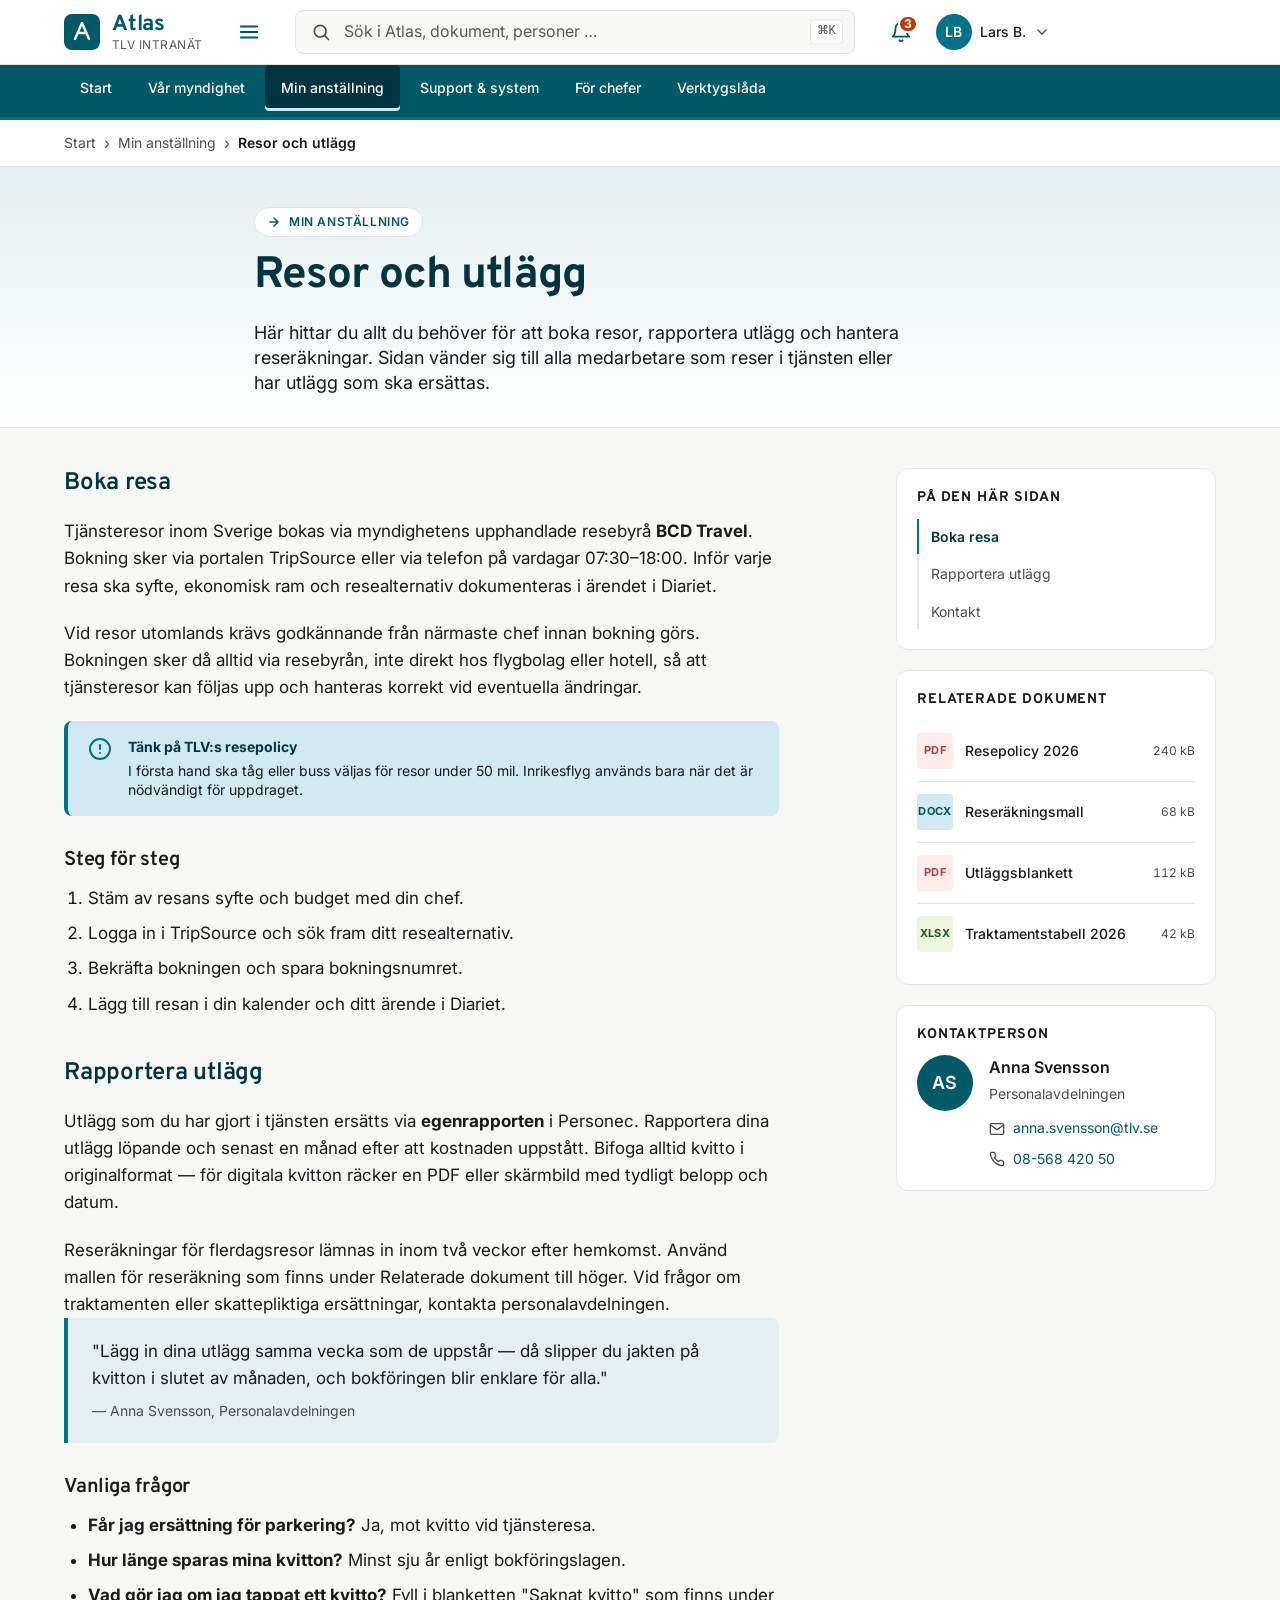
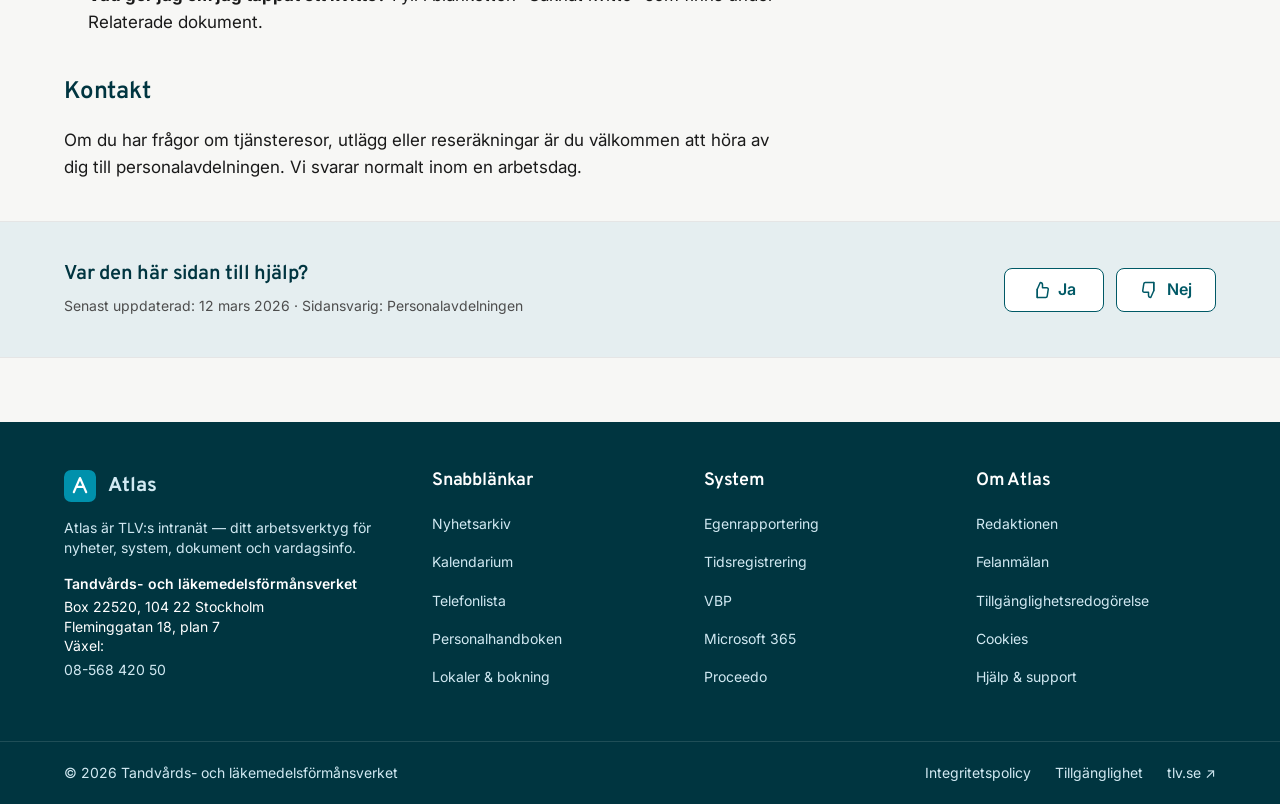
==== undersida.html @ 4a7941bf "Initial commit — Atlas prototyp för TLV Interaktiv HTML/CSS/JS-prototyp av nytt utseende för Atlas, " ====
<!DOCTYPE html>
<html lang="sv">
<head>
  <meta charset="UTF-8">
  <meta name="viewport" content="width=device-width, initial-scale=1">
  <meta name="description" content="Resor och utlägg — boka resa, rapportera utlägg och hantera reseräkningar i Atlas, TLV:s intranät.">
  <title>Resor och utlägg — Atlas</title>

  <link rel="preconnect" href="https://fonts.googleapis.com">
  <link rel="preconnect" href="https://fonts.gstatic.com" crossorigin>
  <link rel="stylesheet" href="https://fonts.googleapis.com/css2?family=Inter:wght@400;500;600;700&family=Overpass:wght@500;600;700&display=swap">

  <link rel="stylesheet" href="css/tokens.css">
  <link rel="stylesheet" href="css/base.css">
  <link rel="stylesheet" href="css/layout.css">
  <link rel="stylesheet" href="css/components.css">
  <link rel="stylesheet" href="css/pages.css">
  <link rel="stylesheet" href="css/responsive.css">
</head>
<body>

  <a class="skip-link" href="#main">Hoppa till innehåll</a>

  <!-- ====================================================================
       TOPBAR
       ==================================================================== -->
  <header class="topbar" role="banner">
    <div class="container topbar__inner">

      <a class="topbar__brand" href="index.html" aria-label="Atlas — startsida">
        <svg class="topbar__logo" viewBox="0 0 36 36" aria-hidden="true" focusable="false">
          <rect width="36" height="36" rx="8" fill="#005966"/>
          <path d="M11 25 L18 9 L25 25 M14 19 L22 19" stroke="#ffffff" stroke-width="2.4" stroke-linecap="round" stroke-linejoin="round" fill="none"/>
        </svg>
        <span class="topbar__brand-text">
          Atlas
          <small>TLV intranät</small>
        </span>
      </a>

      <button class="topbar__menu-toggle icon-btn" type="button"
              aria-label="Öppna meny" aria-expanded="false" aria-controls="mainnav">
        <svg viewBox="0 0 24 24" fill="none" stroke="currentColor" stroke-width="2"
             stroke-linecap="round" stroke-linejoin="round" aria-hidden="true">
          <line x1="3" y1="6" x2="21" y2="6"></line>
          <line x1="3" y1="12" x2="21" y2="12"></line>
          <line x1="3" y1="18" x2="21" y2="18"></line>
        </svg>
      </button>

      <form class="topbar__search search" role="search" action="#" method="get">
        <label for="global-search" class="visually-hidden">Sök i Atlas, dokument och personer</label>
        <svg class="search__icon" viewBox="0 0 24 24" fill="none" stroke="currentColor"
             stroke-width="2" stroke-linecap="round" stroke-linejoin="round" aria-hidden="true">
          <circle cx="11" cy="11" r="7"></circle>
          <line x1="21" y1="21" x2="16.65" y2="16.65"></line>
        </svg>
        <input type="search" id="global-search" name="q" class="search__input"
               placeholder="Sök i Atlas, dokument, personer …"
               autocomplete="off">
        <span class="search__hint" aria-hidden="true">⌘K</span>
      </form>

      <div class="topbar__actions">
        <button class="icon-btn" type="button" aria-label="Notiser, 3 olästa">
          <svg viewBox="0 0 24 24" fill="none" stroke="currentColor" stroke-width="2"
               stroke-linecap="round" stroke-linejoin="round" aria-hidden="true">
            <path d="M18 8a6 6 0 0 0-12 0c0 7-3 9-3 9h18s-3-2-3-9"></path>
            <path d="M13.73 21a2 2 0 0 1-3.46 0"></path>
          </svg>
          <span class="icon-btn__badge" aria-hidden="true">3</span>
        </button>

        <button class="profile-btn" type="button" aria-label="Min profil — Lars Bergström" aria-haspopup="menu" aria-expanded="false">
          <span class="avatar avatar--c1" aria-hidden="true">LB</span>
          <span class="profile-btn__name">Lars B.</span>
          <svg class="profile-btn__chevron" viewBox="0 0 24 24" fill="none" stroke="currentColor"
               stroke-width="2" stroke-linecap="round" stroke-linejoin="round" aria-hidden="true">
            <polyline points="6 9 12 15 18 9"></polyline>
          </svg>
        </button>
      </div>

    </div>
  </header>

  <!-- ====================================================================
       MAINNAV — Min anställning är aktiv
       ==================================================================== -->
  <nav class="mainnav" id="mainnav" aria-label="Huvudnavigering">
    <div class="container">
      <ul class="mainnav__list">
        <li><a class="mainnav__link" href="index.html">Start</a></li>
        <li><a class="mainnav__link" href="#">Vår myndighet</a></li>
        <li><a class="mainnav__link" href="undersida.html" aria-current="page">Min anställning</a></li>
        <li><a class="mainnav__link" href="#">Support &amp; system</a></li>
        <li><a class="mainnav__link" href="#">För chefer</a></li>
        <li><a class="mainnav__link" href="#">Verktygslåda</a></li>
      </ul>
    </div>
  </nav>

  <!-- ====================================================================
       MAIN — undersida
       ==================================================================== -->
  <main id="main" tabindex="-1">

    <!-- ----- Brödsmulor ------------------------------------------------ -->
    <nav class="breadcrumbs" aria-label="Brödsmulor">
      <div class="container">
        <ol class="breadcrumbs__list">
          <li><a href="index.html">Start</a></li>
          <li><a href="#">Min anställning</a></li>
          <li aria-current="page">Resor och utlägg</li>
        </ol>
      </div>
    </nav>

    <!-- ----- Hero ------------------------------------------------------ -->
    <header class="page-hero">
      <div class="container page-hero__inner">
        <span class="page-hero__kicker">
          <svg viewBox="0 0 24 24" fill="none" stroke="currentColor" stroke-width="2.5"
               stroke-linecap="round" stroke-linejoin="round" aria-hidden="true">
            <path d="M5 12h14M12 5l7 7-7 7"></path>
          </svg>
          Min anställning
        </span>
        <h1>Resor och utlägg</h1>
        <p class="page-hero__lead">
          Här hittar du allt du behöver för att boka resor, rapportera utlägg och
          hantera reseräkningar. Sidan vänder sig till alla medarbetare som reser
          i tjänsten eller har utlägg som ska ersättas.
        </p>
      </div>
    </header>

    <!-- ----- Innehåll + sidopanel ------------------------------------- -->
    <div class="page-main">
      <div class="container page-grid">

        <article class="page-content">

          <h2 id="boka-resa">Boka resa</h2>
          <p>
            Tjänsteresor inom Sverige bokas via myndighetens upphandlade resebyrå
            <strong>BCD&nbsp;Travel</strong>. Bokning sker via portalen TripSource
            eller via telefon på vardagar 07:30–18:00. Inför varje resa ska syfte,
            ekonomisk ram och resealternativ dokumenteras i ärendet i Diariet.
          </p>
          <p>
            Vid resor utomlands krävs godkännande från närmaste chef innan bokning
            görs. Bokningen sker då alltid via resebyrån, inte direkt hos
            flygbolag eller hotell, så att tjänsteresor kan följas upp och hanteras
            korrekt vid eventuella ändringar.
          </p>

          <div class="callout">
            <svg class="callout__icon" viewBox="0 0 24 24" fill="none" stroke="currentColor"
                 stroke-width="2" stroke-linecap="round" stroke-linejoin="round" aria-hidden="true">
              <circle cx="12" cy="12" r="10"></circle>
              <line x1="12" y1="8" x2="12" y2="12"></line>
              <line x1="12" y1="16" x2="12.01" y2="16"></line>
            </svg>
            <p>
              <strong>Tänk på TLV:s resepolicy</strong>
              I första hand ska tåg eller buss väljas för resor under 50 mil.
              Inrikesflyg används bara när det är nödvändigt för uppdraget.
            </p>
          </div>

          <h3>Steg för steg</h3>
          <ol>
            <li>Stäm av resans syfte och budget med din chef.</li>
            <li>Logga in i TripSource och sök fram ditt resealternativ.</li>
            <li>Bekräfta bokningen och spara bokningsnumret.</li>
            <li>Lägg till resan i din kalender och ditt ärende i Diariet.</li>
          </ol>

          <h2 id="rapportera-utlagg">Rapportera utlägg</h2>
          <p>
            Utlägg som du har gjort i tjänsten ersätts via <strong>egenrapporten</strong>
            i Personec. Rapportera dina utlägg löpande och senast en månad efter att
            kostnaden uppstått. Bifoga alltid kvitto i originalformat — för digitala
            kvitton räcker en PDF eller skärmbild med tydligt belopp och datum.
          </p>
          <p>
            Reseräkningar för flerdagsresor lämnas in inom två veckor efter hemkomst.
            Använd mallen för reseräkning som finns under Relaterade dokument till
            höger. Vid frågor om traktamenten eller skattepliktiga ersättningar,
            kontakta personalavdelningen.
          </p>

          <blockquote>
            <p>
              "Lägg in dina utlägg samma vecka som de uppstår — då slipper du
              jakten på kvitton i slutet av månaden, och bokföringen blir enklare för alla."
            </p>
            <cite>— Anna Svensson, Personalavdelningen</cite>
          </blockquote>

          <h3>Vanliga frågor</h3>
          <ul>
            <li><strong>Får jag ersättning för parkering?</strong> Ja, mot kvitto vid tjänsteresa.</li>
            <li><strong>Hur länge sparas mina kvitton?</strong> Minst sju år enligt bokföringslagen.</li>
            <li><strong>Vad gör jag om jag tappat ett kvitto?</strong> Fyll i blanketten "Saknat kvitto" som finns under Relaterade dokument.</li>
          </ul>

          <h2 id="kontakt">Kontakt</h2>
          <p>
            Om du har frågor om tjänsteresor, utlägg eller reseräkningar är du
            välkommen att höra av dig till personalavdelningen. Vi svarar normalt
            inom en arbetsdag.
          </p>

        </article>

        <aside class="page-aside" aria-label="Sidoinnehåll">

          <nav class="page-toc" aria-labelledby="toc-h">
            <h2 id="toc-h">På den här sidan</h2>
            <ol class="page-toc__list">
              <li><a href="#boka-resa" aria-current="true">Boka resa</a></li>
              <li><a href="#rapportera-utlagg">Rapportera utlägg</a></li>
              <li><a href="#kontakt">Kontakt</a></li>
            </ol>
          </nav>

          <div class="page-meta">

            <section class="meta-block" aria-labelledby="docs-h">
              <h2 id="docs-h">Relaterade dokument</h2>
              <ul class="doc-list">
                <li>
                  <a href="#" download>
                    <span class="doc-list__icon doc-list__icon--pdf" aria-hidden="true">PDF</span>
                    <span class="doc-list__name">Resepolicy 2026</span>
                    <span class="doc-list__size">240 kB</span>
                  </a>
                </li>
                <li>
                  <a href="#" download>
                    <span class="doc-list__icon doc-list__icon--docx" aria-hidden="true">DOCX</span>
                    <span class="doc-list__name">Reseräkningsmall</span>
                    <span class="doc-list__size">68 kB</span>
                  </a>
                </li>
                <li>
                  <a href="#" download>
                    <span class="doc-list__icon doc-list__icon--pdf" aria-hidden="true">PDF</span>
                    <span class="doc-list__name">Utläggsblankett</span>
                    <span class="doc-list__size">112 kB</span>
                  </a>
                </li>
                <li>
                  <a href="#" download>
                    <span class="doc-list__icon doc-list__icon--xlsx" aria-hidden="true">XLSX</span>
                    <span class="doc-list__name">Traktamentstabell 2026</span>
                    <span class="doc-list__size">42 kB</span>
                  </a>
                </li>
              </ul>
            </section>

            <section class="meta-block" aria-labelledby="contact-h">
              <h2 id="contact-h">Kontaktperson</h2>
              <div class="contact-card">
                <span class="avatar avatar--lg avatar--c2" aria-hidden="true">AS</span>
                <div>
                  <p class="contact-card__name">Anna Svensson</p>
                  <p class="contact-card__title">Personalavdelningen</p>
                  <div class="contact-card__links">
                    <a href="mailto:anna.svensson@tlv.se">
                      <svg viewBox="0 0 24 24" fill="none" stroke="currentColor" stroke-width="2"
                           stroke-linecap="round" stroke-linejoin="round" aria-hidden="true">
                        <path d="M4 4h16c1.1 0 2 .9 2 2v12c0 1.1-.9 2-2 2H4c-1.1 0-2-.9-2-2V6c0-1.1.9-2 2-2z"></path>
                        <polyline points="22,6 12,13 2,6"></polyline>
                      </svg>
                      anna.svensson@tlv.se
                    </a>
                    <a href="tel:+4685684205">
                      <svg viewBox="0 0 24 24" fill="none" stroke="currentColor" stroke-width="2"
                           stroke-linecap="round" stroke-linejoin="round" aria-hidden="true">
                        <path d="M22 16.92v3a2 2 0 0 1-2.18 2 19.79 19.79 0 0 1-8.63-3.07 19.5 19.5 0 0 1-6-6 19.79 19.79 0 0 1-3.07-8.67A2 2 0 0 1 4.11 2h3a2 2 0 0 1 2 1.72c.13.96.37 1.9.72 2.81a2 2 0 0 1-.45 2.11L8.09 9.91a16 16 0 0 0 6 6l1.27-1.27a2 2 0 0 1 2.11-.45c.91.35 1.85.59 2.81.72A2 2 0 0 1 22 16.92z"></path>
                      </svg>
                      08-568 420 50
                    </a>
                  </div>
                </div>
              </div>
            </section>

          </div>

        </aside>

      </div>
    </div>

    <!-- ----- Feedback-rad ----------------------------------------------- -->
    <section class="page-feedback" data-state="initial" aria-labelledby="feedback-h">
      <div class="container page-feedback__inner">
        <div>
          <h2 id="feedback-h">Var den här sidan till hjälp?</h2>
          <p>Senast uppdaterad: 12 mars 2026 · Sidansvarig: Personalavdelningen</p>
        </div>

        <div class="feedback-buttons">
          <button class="btn btn--secondary" type="button" data-feedback="yes">
            <svg viewBox="0 0 24 24" fill="none" stroke="currentColor" stroke-width="2"
                 stroke-linecap="round" stroke-linejoin="round" aria-hidden="true">
              <path d="M14 9V5a3 3 0 0 0-3-3l-4 9v11h11.28a2 2 0 0 0 2-1.7l1.38-9a2 2 0 0 0-2-2.3z"></path>
              <line x1="7" y1="22" x2="7" y2="11"></line>
            </svg>
            Ja
          </button>
          <button class="btn btn--secondary" type="button" data-feedback="no">
            <svg viewBox="0 0 24 24" fill="none" stroke="currentColor" stroke-width="2"
                 stroke-linecap="round" stroke-linejoin="round" aria-hidden="true">
              <path d="M10 15v4a3 3 0 0 0 3 3l4-9V2H5.72a2 2 0 0 0-2 1.7l-1.38 9a2 2 0 0 0 2 2.3z"></path>
              <line x1="17" y1="2" x2="17" y2="13"></line>
            </svg>
            Nej
          </button>
        </div>

        <form class="feedback-form" novalidate>
          <label for="feedback-text">Tack — berätta gärna vad som saknas:</label>
          <textarea id="feedback-text" rows="3"
                    placeholder="Exempel: jag hittar inte information om milersättning"></textarea>
          <button type="submit" class="btn btn--primary">Skicka</button>
        </form>

        <div class="feedback-thanks" role="status">
          <svg viewBox="0 0 24 24" fill="none" stroke="currentColor" stroke-width="2.4"
               stroke-linecap="round" stroke-linejoin="round" aria-hidden="true">
            <polyline points="20 6 9 17 4 12"></polyline>
          </svg>
          Tack för din feedback — den hjälper oss att förbättra Atlas.
        </div>

      </div>
    </section>

  </main>

  <!-- ====================================================================
       SIDFOT
       ==================================================================== -->
  <footer class="sitefoot" role="contentinfo">
    <div class="sitefoot__top">
      <div class="container sitefoot__grid">

        <div class="sitefoot__col">
          <a class="sitefoot__brand" href="index.html">
            <svg viewBox="0 0 36 36" aria-hidden="true" focusable="false">
              <rect width="36" height="36" rx="8" fill="#0091ac"/>
              <path d="M11 25 L18 9 L25 25 M14 19 L22 19" stroke="#ffffff" stroke-width="2.4" stroke-linecap="round" stroke-linejoin="round" fill="none"/>
            </svg>
            Atlas
          </a>
          <p>Atlas är TLV:s intranät — ditt arbetsverktyg för nyheter, system, dokument och vardagsinfo.</p>
          <address class="sitefoot__contact">
            <strong>Tandvårds- och läkemedelsförmånsverket</strong>
            Box 22520, 104&nbsp;22 Stockholm<br>
            Fleminggatan 18, plan 7<br>
            Växel: <a href="tel:+4685684205">08-568&nbsp;420&nbsp;50</a>
          </address>
        </div>

        <nav class="sitefoot__col" aria-label="Snabblänkar">
          <h2>Snabblänkar</h2>
          <ul class="sitefoot__list">
            <li><a href="#">Nyhetsarkiv</a></li>
            <li><a href="#">Kalendarium</a></li>
            <li><a href="#">Telefonlista</a></li>
            <li><a href="#">Personalhandboken</a></li>
            <li><a href="#">Lokaler &amp; bokning</a></li>
          </ul>
        </nav>

        <nav class="sitefoot__col" aria-label="System">
          <h2>System</h2>
          <ul class="sitefoot__list">
            <li><a href="#">Egenrapportering</a></li>
            <li><a href="#">Tidsregistrering</a></li>
            <li><a href="#">VBP</a></li>
            <li><a href="#">Microsoft 365</a></li>
            <li><a href="#">Proceedo</a></li>
          </ul>
        </nav>

        <nav class="sitefoot__col" aria-label="Om Atlas">
          <h2>Om Atlas</h2>
          <ul class="sitefoot__list">
            <li><a href="#">Redaktionen</a></li>
            <li><a href="#">Felanmälan</a></li>
            <li><a href="#">Tillgänglighetsredogörelse</a></li>
            <li><a href="#">Cookies</a></li>
            <li><a href="#">Hjälp &amp; support</a></li>
          </ul>
        </nav>

      </div>
    </div>

    <div class="sitefoot__bottom">
      <div class="container sitefoot__bottom-inner">
        <span>© 2026 Tandvårds- och läkemedelsförmånsverket</span>
        <ul class="sitefoot__legal">
          <li><a href="#">Integritetspolicy</a></li>
          <li><a href="#">Tillgänglighet</a></li>
          <li><a href="https://www.tlv.se">tlv.se ↗</a></li>
        </ul>
      </div>
    </div>
  </footer>

  <script src="js/main.js" defer></script>
</body>
</html>
---- css/tokens.css ----
/* ==========================================================================
   Atlas — Designtokens
   Bygger på TLV:s grafiska profil. Färgvärden hämtade från tlv.se main.css.
   ========================================================================== */

:root {
  /* --- Primärfärger — TLV petrol/teal -------------------------------------- */
  --color-primary-900: #003540;   /* mörkast — sidfot, hover */
  --color-primary-800: #005966;   /* primär mörk — logga, sidfot */
  --color-primary-700: #007289;   /* primär — knappar, accenter */
  --color-primary-600: #0091ac;   /* hover/aktiv */
  --color-primary-500: #0097a1;   /* lättare accent */
  --color-primary-100: #d1e9f2;   /* ljus bakgrund / hover-kort */
  --color-primary-50:  #e5eef0;   /* infozoner, sektionsbakgrunder */

  /* --- Neutrala ----------------------------------------------------------- */
  --color-text:          #1a1a1a;   /* brödtext — kontrast 16.1:1 mot vit */
  --color-text-muted:    #4d4d4d;   /* sekundär text — kontrast 9.0:1 */
  --color-text-subtle:   #5a5a5a;   /* meta / datum */
  --color-text-light:    #ffffff;   /* text på mörk bakgrund */
  --color-text-link:     #005966;   /* länk — kontrast 9.6:1 mot vit */
  --color-text-link-hover: #003540;

  --color-border:        #e5e5e5;   /* tunna borders */
  --color-border-strong: #b0b0b0;   /* hover/aktiv */
  --color-border-focus:  #0091ac;

  --color-bg:            #ffffff;   /* huvudbakgrund */
  --color-bg-subtle:     #f7f7f5;   /* sektionsbakgrund */
  --color-bg-tint:       #e5eef0;   /* sval ljus tint */
  --color-bg-card:       #ffffff;   /* kort */
  --color-bg-overlay:    rgba(0, 53, 64, 0.55);

  /* --- Semantiska --------------------------------------------------------- */
  --color-success:       #197d33;   /* TLV-grön */
  --color-success-bg:    #eef5df;
  --color-warning:       #bc3a00;   /* TLV-orange */
  --color-warning-bg:    #fff3e0;
  --color-danger:        #a94442;
  --color-danger-bg:     #fdecea;
  --color-info:          #007289;
  --color-info-bg:       #d1e9f2;

  /* --- Typografi ---------------------------------------------------------- */
  /* TLV använder Inter (brödtext) och Overpass (rubriker). */
  --font-sans: "Inter", -apple-system, BlinkMacSystemFont, "Segoe UI",
               Roboto, "Helvetica Neue", Arial, sans-serif;
  --font-display: "Overpass", "Inter", -apple-system, BlinkMacSystemFont,
                  "Segoe UI", Roboto, sans-serif;

  --fs-h1:    2rem;        /* 32px */
  --fs-h2:    1.5rem;      /* 24px */
  --fs-h3:    1.25rem;     /* 20px */
  --fs-h4:    1.125rem;    /* 18px */
  --fs-body:  1rem;        /* 16px */
  --fs-small: 0.875rem;    /* 14px */
  --fs-tiny:  0.75rem;     /* 12px */

  --fw-regular: 400;
  --fw-medium:  500;
  --fw-semibold: 600;
  --fw-bold:    700;

  --lh-tight:  1.25;
  --lh-snug:   1.4;
  --lh-normal: 1.6;

  /* --- Spacing — 4px-baserad skala --------------------------------------- */
  --space-1:  0.25rem;   /* 4 */
  --space-2:  0.5rem;    /* 8 */
  --space-3:  0.75rem;   /* 12 */
  --space-4:  1rem;      /* 16 */
  --space-5:  1.25rem;   /* 20 */
  --space-6:  1.5rem;    /* 24 */
  --space-8:  2rem;      /* 32 */
  --space-10: 2.5rem;    /* 40 */
  --space-12: 3rem;      /* 48 */
  --space-16: 4rem;      /* 64 */
  --space-20: 5rem;      /* 80 */

  /* --- Övrigt ------------------------------------------------------------- */
  --radius-sm: 4px;
  --radius-md: 8px;
  --radius-lg: 12px;
  --radius-pill: 999px;

  --shadow-sm: 0 1px 2px rgba(0, 0, 0, 0.05);
  --shadow-md: 0 2px 8px rgba(0, 0, 0, 0.08);
  --shadow-lg: 0 8px 24px rgba(0, 0, 0, 0.10);

  /* Fokus-ring uppfyller WCAG 2.4.7 + 2.4.13 */
  --focus-ring-width: 3px;
  --focus-ring-offset: 2px;
  --focus-ring-color: var(--color-primary-600);

  /* --- Layout ------------------------------------------------------------- */
  --container-max:     1200px;
  --container-padding: var(--space-6);
  --content-readable:  65ch;     /* max-bredd för långa textstycken */
  --topbar-height:     64px;
  --mainnav-height:    52px;

  /* --- Z-index (skala för stack) ----------------------------------------- */
  --z-skiplink: 100;
  --z-topbar:   50;
  --z-dropdown: 60;
  --z-overlay:  80;
  --z-modal:    90;

  /* --- Transitions ------------------------------------------------------- */
  --transition-fast: 120ms ease-out;
  --transition-base: 200ms ease-out;
}
---- css/base.css ----
/* ==========================================================================
   Atlas — Base
   Reset, typografi, body, globala primitiver (länkar, fokus, bilder).
   ========================================================================== */

/* --- Reset --------------------------------------------------------------- */

*,
*::before,
*::after {
  box-sizing: border-box;
}

html {
  -webkit-text-size-adjust: 100%;
  -webkit-font-smoothing: antialiased;
  -moz-osx-font-smoothing: grayscale;
  text-rendering: optimizeLegibility;
  scroll-behavior: smooth;
}

@media (prefers-reduced-motion: reduce) {
  html {
    scroll-behavior: auto;
  }
  *,
  *::before,
  *::after {
    animation-duration: 0.01ms !important;
    animation-iteration-count: 1 !important;
    transition-duration: 0.01ms !important;
  }
}

body {
  margin: 0;
  font-family: var(--font-sans);
  font-size: var(--fs-body);
  font-weight: var(--fw-regular);
  line-height: var(--lh-normal);
  color: var(--color-text);
  background-color: var(--color-bg-subtle);
  min-height: 100vh;
  display: flex;
  flex-direction: column;
}

main {
  flex: 1 0 auto;
}

/* --- Typografi ----------------------------------------------------------- */

h1, h2, h3, h4, h5, h6 {
  margin: 0 0 var(--space-4);
  font-family: var(--font-display);
  font-weight: var(--fw-semibold);
  line-height: var(--lh-tight);
  color: var(--color-text);
  letter-spacing: -0.01em;
}

h1 {
  font-size: var(--fs-h1);
  font-weight: var(--fw-bold);
  letter-spacing: -0.02em;
}

h2 { font-size: var(--fs-h2); }
h3 { font-size: var(--fs-h3); }
h4 { font-size: var(--fs-h4); }

p {
  margin: 0 0 var(--space-4);
}

p:last-child {
  margin-bottom: 0;
}

small,
.text-small {
  font-size: var(--fs-small);
}

.text-tiny {
  font-size: var(--fs-tiny);
}

.text-muted {
  color: var(--color-text-muted);
}

.text-subtle {
  color: var(--color-text-subtle);
}

/* --- Länkar -------------------------------------------------------------- */

a {
  color: var(--color-text-link);
  text-decoration: underline;
  text-decoration-thickness: 1px;
  text-underline-offset: 0.2em;
  transition: color var(--transition-fast);
}

a:hover {
  color: var(--color-text-link-hover);
  text-decoration-thickness: 2px;
}

/* --- Fokus (WCAG 2.4.7 / 2.4.13) ----------------------------------------- */

:focus {
  outline: none;
}

:focus-visible {
  outline: var(--focus-ring-width) solid var(--focus-ring-color);
  outline-offset: var(--focus-ring-offset);
  border-radius: var(--radius-sm);
}

/* --- Bilder / SVG --------------------------------------------------------- */

img,
svg,
picture,
video {
  max-width: 100%;
  height: auto;
  display: block;
}

/* --- Listor --------------------------------------------------------------- */

ul, ol {
  margin: 0 0 var(--space-4);
  padding-left: var(--space-6);
}

ul:last-child, ol:last-child {
  margin-bottom: 0;
}

li + li {
  margin-top: var(--space-2);
}

.list-unstyled {
  list-style: none;
  padding-left: 0;
  margin: 0;
}

.list-unstyled li + li {
  margin-top: 0;
}

/* --- Formulärgrundläge ---------------------------------------------------- */

input,
button,
textarea,
select {
  font: inherit;
  color: inherit;
}

button {
  cursor: pointer;
  background: none;
  border: none;
  padding: 0;
}

/* --- Tillgänglighetshjälpare --------------------------------------------- */

/* Helt visuellt dolt men kvar för skärmläsare. */
.visually-hidden {
  position: absolute !important;
  width: 1px;
  height: 1px;
  padding: 0;
  margin: -1px;
  overflow: hidden;
  clip: rect(0, 0, 0, 0);
  white-space: nowrap;
  border: 0;
}

/* Hoppa till innehåll-länk — synlig vid fokus (WCAG 2.4.1) */
.skip-link {
  position: absolute;
  top: -100px;
  left: var(--space-4);
  z-index: var(--z-skiplink);
  background: var(--color-primary-800);
  color: var(--color-text-light);
  padding: var(--space-3) var(--space-5);
  border-radius: var(--radius-md);
  text-decoration: none;
  font-weight: var(--fw-semibold);
  transition: top var(--transition-base);
}

.skip-link:focus,
.skip-link:focus-visible {
  top: var(--space-3);
  color: var(--color-text-light);
  outline: var(--focus-ring-width) solid var(--color-primary-100);
  outline-offset: var(--focus-ring-offset);
}

/* --- Selection ----------------------------------------------------------- */

::selection {
  background-color: var(--color-primary-100);
  color: var(--color-primary-900);
}

/* --- Hr / divider --------------------------------------------------------- */

hr {
  border: 0;
  height: 1px;
  background-color: var(--color-border);
  margin: var(--space-6) 0;
}
---- css/layout.css ----
/* ==========================================================================
   Atlas — Layout
   Container, topbar, mainnav, sidfot. Strukturella regler — inget utseende
   som inte handlar om position, storlek eller stack.
   ========================================================================== */

/* --- Container ----------------------------------------------------------- */

.container {
  width: 100%;
  max-width: var(--container-max);
  margin-inline: auto;
  padding-inline: var(--container-padding);
}

/* --- Topbar -------------------------------------------------------------- */

.topbar {
  position: sticky;
  top: 0;
  z-index: var(--z-topbar);
  background-color: var(--color-bg);
  border-bottom: 1px solid var(--color-border);
  box-shadow: var(--shadow-sm);
}

.topbar__inner {
  display: flex;
  align-items: center;
  gap: var(--space-6);
  min-height: var(--topbar-height);
  padding-block: var(--space-2);
}

.topbar__brand {
  display: inline-flex;
  align-items: center;
  gap: var(--space-3);
  text-decoration: none;
  color: var(--color-primary-800);
  font-family: var(--font-display);
  font-weight: var(--fw-bold);
  font-size: 1.375rem;
  letter-spacing: -0.01em;
  flex-shrink: 0;
}

.topbar__brand:hover {
  color: var(--color-primary-900);
  text-decoration: none;
}

.topbar__logo {
  width: 36px;
  height: 36px;
  flex-shrink: 0;
}

.topbar__brand-text {
  display: inline-flex;
  flex-direction: column;
  line-height: 1.1;
}

.topbar__brand-text small {
  font-family: var(--font-sans);
  font-weight: var(--fw-regular);
  font-size: var(--fs-tiny);
  color: var(--color-text-subtle);
  letter-spacing: 0.04em;
  text-transform: uppercase;
}

.topbar__search {
  flex: 1 1 auto;
  max-width: 560px;
}

.topbar__actions {
  display: flex;
  align-items: center;
  gap: var(--space-2);
  flex-shrink: 0;
}

/* Hamburger-knapp visas bara i mobilvy — döljs här */
.topbar__menu-toggle {
  display: none;
}

/* --- Mainnav ------------------------------------------------------------- */

.mainnav {
  background-color: var(--color-primary-800);
  color: var(--color-text-light);
  border-bottom: 3px solid var(--color-primary-700);
}

.mainnav__list {
  display: flex;
  align-items: stretch;
  gap: var(--space-1);
  margin: 0;
  padding: 0;
  list-style: none;
  min-height: var(--mainnav-height);
}

.mainnav__list li + li {
  margin-top: 0;
}

.mainnav__link {
  display: inline-flex;
  align-items: center;
  gap: var(--space-2);
  padding: var(--space-3) var(--space-4);
  color: var(--color-text-light);
  text-decoration: none;
  font-weight: var(--fw-medium);
  font-size: var(--fs-small);
  border-radius: var(--radius-sm);
  transition: background-color var(--transition-fast);
  min-height: 44px; /* WCAG klickyta */
}

.mainnav__link:hover {
  background-color: var(--color-primary-900);
  color: var(--color-text-light);
  text-decoration: none;
}

.mainnav__link[aria-current="page"] {
  background-color: var(--color-primary-900);
  box-shadow: inset 0 -3px 0 var(--color-primary-100);
}

.mainnav__link:focus-visible {
  outline-color: var(--color-primary-100);
  outline-offset: -3px;
  background-color: var(--color-primary-900);
}

.mainnav__link svg {
  width: 18px;
  height: 18px;
  flex-shrink: 0;
}

/* --- Sidfot -------------------------------------------------------------- */

.sitefoot {
  background-color: var(--color-primary-900);
  color: var(--color-text-light);
  margin-top: var(--space-16);
}

.sitefoot a {
  color: var(--color-primary-100);
  text-decoration: none;
}

.sitefoot a:hover {
  color: var(--color-text-light);
  text-decoration: underline;
  text-decoration-thickness: 1px;
}

.sitefoot a:focus-visible {
  outline-color: var(--color-primary-100);
}

.sitefoot__top {
  padding-block: var(--space-12) var(--space-10);
  border-bottom: 1px solid rgba(255, 255, 255, 0.12);
}

.sitefoot__grid {
  display: grid;
  grid-template-columns: 1.4fr 1fr 1fr 1fr;
  gap: var(--space-8);
}

.sitefoot__col h2 {
  font-size: var(--fs-h4);
  color: var(--color-text-light);
  margin-bottom: var(--space-4);
  font-family: var(--font-display);
}

.sitefoot__col p {
  color: var(--color-primary-100);
  font-size: var(--fs-small);
  line-height: var(--lh-snug);
}

.sitefoot__list {
  list-style: none;
  margin: 0;
  padding: 0;
}

.sitefoot__list li {
  margin-bottom: var(--space-2);
}

.sitefoot__list li + li {
  margin-top: 0;
}

.sitefoot__list a {
  display: inline-block;
  padding-block: var(--space-1);
  font-size: var(--fs-small);
}

.sitefoot__contact {
  display: flex;
  flex-direction: column;
  gap: var(--space-1);
  font-size: var(--fs-small);
  font-style: normal;
  line-height: var(--lh-snug);
}

.sitefoot__contact strong {
  color: var(--color-text-light);
  font-weight: var(--fw-semibold);
}

.sitefoot__brand {
  display: inline-flex;
  align-items: center;
  gap: var(--space-3);
  margin-bottom: var(--space-4);
  color: var(--color-text-light);
  font-family: var(--font-display);
  font-weight: var(--fw-bold);
  font-size: 1.25rem;
  text-decoration: none;
}

.sitefoot__brand:hover {
  color: var(--color-text-light);
  text-decoration: none;
}

.sitefoot__brand svg {
  width: 32px;
  height: 32px;
}

.sitefoot__bottom {
  padding-block: var(--space-5);
  font-size: var(--fs-small);
  color: var(--color-primary-100);
}

.sitefoot__bottom-inner {
  display: flex;
  flex-wrap: wrap;
  gap: var(--space-4) var(--space-6);
  align-items: center;
  justify-content: space-between;
}

.sitefoot__legal {
  display: flex;
  flex-wrap: wrap;
  gap: var(--space-4) var(--space-6);
  list-style: none;
  margin: 0;
  padding: 0;
}

.sitefoot__legal li + li {
  margin-top: 0;
}
---- css/components.css ----
/* ==========================================================================
   Atlas — Komponenter
   Knappar, ikon-knappar, sökfält, badges, kort. Återanvänds över sidor.
   ========================================================================== */

/* --- Knappar ------------------------------------------------------------- */

.btn {
  display: inline-flex;
  align-items: center;
  justify-content: center;
  gap: var(--space-2);
  min-height: 44px;
  padding: var(--space-2) var(--space-5);
  font-family: var(--font-sans);
  font-size: var(--fs-body);
  font-weight: var(--fw-semibold);
  line-height: 1.2;
  text-decoration: none;
  border: 1px solid transparent;
  border-radius: var(--radius-md);
  cursor: pointer;
  transition: background-color var(--transition-fast),
              color var(--transition-fast),
              border-color var(--transition-fast);
  white-space: nowrap;
}

.btn svg {
  width: 18px;
  height: 18px;
  flex-shrink: 0;
}

.btn--primary {
  background-color: var(--color-primary-800);
  color: var(--color-text-light);
  border-color: var(--color-primary-800);
}

.btn--primary:hover {
  background-color: var(--color-primary-900);
  border-color: var(--color-primary-900);
  color: var(--color-text-light);
  text-decoration: none;
}

.btn--secondary {
  background-color: var(--color-bg);
  color: var(--color-primary-800);
  border-color: var(--color-primary-800);
}

.btn--secondary:hover {
  background-color: var(--color-primary-50);
  color: var(--color-primary-900);
  border-color: var(--color-primary-900);
  text-decoration: none;
}

.btn--ghost {
  background-color: transparent;
  color: var(--color-primary-800);
  border-color: transparent;
}

.btn--ghost:hover {
  background-color: var(--color-primary-50);
  color: var(--color-primary-900);
  text-decoration: none;
}

.btn--small {
  min-height: 36px;
  padding: var(--space-1) var(--space-3);
  font-size: var(--fs-small);
}

.btn--block {
  width: 100%;
}

/* --- Ikon-knapp (topbar/notiser/profil) ---------------------------------- */

.icon-btn {
  display: inline-flex;
  align-items: center;
  justify-content: center;
  width: 44px;
  height: 44px;
  background-color: transparent;
  color: var(--color-primary-800);
  border: 1px solid transparent;
  border-radius: var(--radius-md);
  cursor: pointer;
  position: relative;
  transition: background-color var(--transition-fast),
              border-color var(--transition-fast);
}

.icon-btn:hover {
  background-color: var(--color-primary-50);
  border-color: var(--color-border);
}

.icon-btn svg {
  width: 22px;
  height: 22px;
}

.icon-btn__badge {
  position: absolute;
  top: 4px;
  right: 4px;
  min-width: 18px;
  height: 18px;
  padding-inline: 4px;
  background-color: var(--color-warning);
  color: var(--color-text-light);
  font-size: var(--fs-tiny);
  font-weight: var(--fw-bold);
  border-radius: var(--radius-pill);
  display: inline-flex;
  align-items: center;
  justify-content: center;
  border: 2px solid var(--color-bg);
  line-height: 1;
}

/* --- Sökfält ------------------------------------------------------------- */

.search {
  position: relative;
  width: 100%;
}

.search__input {
  width: 100%;
  min-height: 44px;
  padding: var(--space-2) var(--space-3) var(--space-2) var(--space-12);
  font-size: var(--fs-body);
  color: var(--color-text);
  background-color: var(--color-bg-subtle);
  border: 1px solid var(--color-border);
  border-radius: var(--radius-md);
  transition: border-color var(--transition-fast),
              background-color var(--transition-fast),
              box-shadow var(--transition-fast);
}

.search__input::placeholder {
  color: var(--color-text-subtle);
}

.search__input:hover {
  border-color: var(--color-border-strong);
  background-color: var(--color-bg);
}

.search__input:focus-visible {
  outline: none;
  background-color: var(--color-bg);
  border-color: var(--color-primary-700);
  box-shadow: 0 0 0 var(--focus-ring-width) var(--color-primary-100);
}

.search__icon {
  position: absolute;
  left: var(--space-4);
  top: 50%;
  transform: translateY(-50%);
  width: 20px;
  height: 20px;
  color: var(--color-text-muted);
  pointer-events: none;
}

.search__hint {
  position: absolute;
  right: var(--space-3);
  top: 50%;
  transform: translateY(-50%);
  display: inline-flex;
  align-items: center;
  gap: 2px;
  padding: 2px 6px;
  border: 1px solid var(--color-border);
  border-radius: var(--radius-sm);
  font-size: var(--fs-tiny);
  color: var(--color-text-muted);
  background-color: var(--color-bg);
  font-family: ui-monospace, SFMono-Regular, Menlo, Consolas, monospace;
  pointer-events: none;
}

/* --- Avatar -------------------------------------------------------------- */

.avatar {
  display: inline-flex;
  align-items: center;
  justify-content: center;
  width: 36px;
  height: 36px;
  border-radius: var(--radius-pill);
  background-color: var(--color-primary-700);
  color: var(--color-text-light);
  font-weight: var(--fw-semibold);
  font-size: var(--fs-small);
  letter-spacing: 0.02em;
  flex-shrink: 0;
  user-select: none;
}

.avatar--sm { width: 28px; height: 28px; font-size: var(--fs-tiny); }
.avatar--lg { width: 56px; height: 56px; font-size: var(--fs-h4); }

/* Färg-varianter (för listor av personer) */
.avatar--c1 { background-color: #007289; }
.avatar--c2 { background-color: #005966; }
.avatar--c3 { background-color: #a50e74; }
.avatar--c4 { background-color: #197d33; }
.avatar--c5 { background-color: #bc3a00; }

/* --- Profilknapp i topbaren ---------------------------------------------- */

.profile-btn {
  display: inline-flex;
  align-items: center;
  gap: var(--space-2);
  padding: var(--space-1) var(--space-2) var(--space-1) var(--space-1);
  background-color: transparent;
  border: 1px solid transparent;
  border-radius: var(--radius-pill);
  color: var(--color-text);
  cursor: pointer;
  transition: background-color var(--transition-fast),
              border-color var(--transition-fast);
  min-height: 44px;
}

.profile-btn:hover {
  background-color: var(--color-primary-50);
  border-color: var(--color-border);
}

.profile-btn__name {
  font-size: var(--fs-small);
  font-weight: var(--fw-medium);
  line-height: 1;
}

.profile-btn__chevron {
  width: 16px;
  height: 16px;
  color: var(--color-text-muted);
}

/* --- Kort (basklass — startsidan/undersidan utökar) ---------------------- */

.card {
  background-color: var(--color-bg-card);
  border: 1px solid var(--color-border);
  border-radius: var(--radius-lg);
  padding: var(--space-6);
}

.card--padded { padding: var(--space-6); }
.card--tight  { padding: var(--space-4); }

/* --- Badge / pill -------------------------------------------------------- */

.badge {
  display: inline-flex;
  align-items: center;
  gap: var(--space-1);
  padding: 2px var(--space-2);
  font-size: var(--fs-tiny);
  font-weight: var(--fw-semibold);
  letter-spacing: 0.04em;
  text-transform: uppercase;
  border-radius: var(--radius-sm);
  background-color: var(--color-primary-100);
  color: var(--color-primary-900);
  line-height: 1.4;
}

.badge--news    { background-color: var(--color-primary-100); color: var(--color-primary-900); }
.badge--press   { background-color: #fff3e0; color: #7a2600; }
.badge--decision { background-color: #eef5df; color: #14591f; }
.badge--info    { background-color: var(--color-info-bg); color: var(--color-primary-900); }
---- css/pages.css ----
/* ==========================================================================
   Atlas — Sid-specifika stilar
   Startsida, undersida.
   ========================================================================== */

/* =========================================================================
   STARTSIDA
   ========================================================================= */

/* --- Personlig zon (welcome) --------------------------------------------- */

.welcome {
  background:
    radial-gradient(ellipse at top right, rgba(0, 145, 172, 0.08), transparent 60%),
    linear-gradient(180deg, var(--color-primary-50) 0%, var(--color-bg) 100%);
  border-bottom: 1px solid var(--color-border);
}

.welcome__inner {
  padding-block: var(--space-10);
  display: flex;
  flex-direction: column;
  gap: var(--space-8);
}

.welcome__intro {
  max-width: 720px;
}

.welcome__greeting {
  margin: 0 0 var(--space-3);
  font-size: clamp(1.75rem, 2.4vw + 1rem, 2.5rem);
  line-height: var(--lh-tight);
  font-family: var(--font-display);
  font-weight: var(--fw-bold);
  letter-spacing: -0.02em;
  color: var(--color-primary-900);
}

.welcome__greeting .welcome__name {
  color: var(--color-primary-700);
}

.welcome__date {
  display: inline-flex;
  align-items: center;
  gap: var(--space-2);
  margin-bottom: var(--space-2);
  font-size: var(--fs-small);
  font-weight: var(--fw-medium);
  color: var(--color-text-muted);
  text-transform: uppercase;
  letter-spacing: 0.06em;
}

.welcome__date svg {
  width: 16px;
  height: 16px;
}

.welcome__context {
  margin: 0;
  font-size: var(--fs-h4);
  color: var(--color-text);
  line-height: var(--lh-snug);
}

.welcome__context-list {
  list-style: none;
  margin: 0;
  padding: 0;
  display: flex;
  flex-wrap: wrap;
  gap: var(--space-2) var(--space-5);
  font-size: var(--fs-body);
}

.welcome__context-list li {
  display: inline-flex;
  align-items: center;
  gap: var(--space-2);
  margin: 0;
}

.welcome__context-list li + li {
  margin-top: 0;
}

.welcome__context-list svg {
  width: 18px;
  height: 18px;
  color: var(--color-primary-700);
  flex-shrink: 0;
}

/* Genvägar — kort med ikon + label */
.welcome__shortcuts {
  display: grid;
  grid-template-columns: repeat(4, minmax(140px, 1fr));
  gap: var(--space-3);
  margin: 0;
  padding: 0;
  list-style: none;
}

.welcome__shortcuts li + li { margin-top: 0; }

.shortcut {
  display: flex;
  flex-direction: column;
  align-items: flex-start;
  justify-content: space-between;
  gap: var(--space-3);
  padding: var(--space-4);
  min-height: 96px;
  background-color: var(--color-bg);
  border: 1px solid var(--color-border);
  border-radius: var(--radius-md);
  text-decoration: none;
  color: var(--color-text);
  font-weight: var(--fw-semibold);
  font-size: var(--fs-small);
  transition: transform var(--transition-fast),
              border-color var(--transition-fast),
              box-shadow var(--transition-fast);
}

.shortcut:hover {
  border-color: var(--color-primary-700);
  box-shadow: var(--shadow-md);
  text-decoration: none;
  color: var(--color-primary-900);
  transform: translateY(-2px);
}

.shortcut__icon {
  display: inline-flex;
  align-items: center;
  justify-content: center;
  width: 36px;
  height: 36px;
  border-radius: var(--radius-md);
  background-color: var(--color-primary-50);
  color: var(--color-primary-800);
}

.shortcut__icon svg {
  width: 20px;
  height: 20px;
}

/* --- Huvud-grid: nyheter (vänster) + sidopanel (höger) ------------------- */

.home-main {
  padding-block: var(--space-10);
}

.home-grid {
  display: grid;
  grid-template-columns: minmax(0, 1.95fr) minmax(0, 1fr);
  gap: var(--space-8);
  align-items: start;
}

/* Sektionsrubriker — gemensamma */
.section-head {
  display: flex;
  align-items: baseline;
  justify-content: space-between;
  gap: var(--space-4);
  margin-bottom: var(--space-5);
  padding-bottom: var(--space-3);
  border-bottom: 2px solid var(--color-primary-700);
}

.section-head h2 {
  margin: 0;
  font-size: var(--fs-h2);
  color: var(--color-primary-900);
}

.section-head__link {
  font-size: var(--fs-small);
  font-weight: var(--fw-semibold);
  white-space: nowrap;
}

/* --- Kärnverksamhetsnyheter --------------------------------------------- */

.news-main {
  margin-bottom: var(--space-10);
}

.news-list {
  list-style: none;
  margin: 0;
  padding: 0;
  display: flex;
  flex-direction: column;
  gap: var(--space-5);
}

.news-list li + li { margin-top: 0; }

.news-card {
  display: grid;
  grid-template-columns: 168px 1fr;
  gap: var(--space-5);
  padding: var(--space-5);
  background-color: var(--color-bg-card);
  border: 1px solid var(--color-border);
  border-radius: var(--radius-lg);
  transition: border-color var(--transition-fast),
              box-shadow var(--transition-fast);
}

.news-card:hover {
  border-color: var(--color-primary-700);
  box-shadow: var(--shadow-md);
}

.news-card__media {
  width: 100%;
  aspect-ratio: 4 / 3;
  border-radius: var(--radius-md);
  background:
    linear-gradient(135deg, var(--color-primary-700) 0%, var(--color-primary-900) 100%);
  position: relative;
  overflow: hidden;
}

/* Diagonal mönster-overlay som "platshållarbild" */
.news-card__media::after {
  content: "";
  position: absolute;
  inset: 0;
  background-image: repeating-linear-gradient(
    45deg,
    rgba(255, 255, 255, 0.06) 0,
    rgba(255, 255, 255, 0.06) 2px,
    transparent 2px,
    transparent 12px
  );
}

.news-card--variant-2 .news-card__media {
  background: linear-gradient(135deg, #0091ac 0%, #005966 100%);
}

.news-card--variant-3 .news-card__media {
  background: linear-gradient(135deg, #167180 0%, #003540 100%);
}

.news-card__body {
  display: flex;
  flex-direction: column;
  gap: var(--space-2);
}

.news-card__meta {
  display: flex;
  align-items: center;
  gap: var(--space-3);
  font-size: var(--fs-small);
  color: var(--color-text-muted);
}

.news-card__title {
  margin: 0;
  font-size: var(--fs-h3);
  line-height: var(--lh-snug);
}

.news-card__title a {
  color: var(--color-text);
  text-decoration: none;
}

.news-card__title a:hover {
  color: var(--color-primary-800);
  text-decoration: underline;
  text-decoration-thickness: 2px;
}

.news-card__excerpt {
  margin: 0;
  color: var(--color-text-muted);
  font-size: var(--fs-small);
  line-height: var(--lh-snug);
}

/* --- Sekundära nyheter (flikar) ----------------------------------------- */

.news-secondary {
  background-color: var(--color-bg-card);
  border: 1px solid var(--color-border);
  border-radius: var(--radius-lg);
  padding: var(--space-6);
}

.news-secondary h2 {
  margin: 0 0 var(--space-4);
  font-size: var(--fs-h3);
  color: var(--color-primary-900);
}

.tabs {
  display: flex;
  gap: var(--space-1);
  border-bottom: 1px solid var(--color-border);
  margin-bottom: var(--space-5);
}

.tab {
  display: inline-flex;
  align-items: center;
  gap: var(--space-2);
  padding: var(--space-3) var(--space-4);
  background: none;
  border: none;
  border-bottom: 3px solid transparent;
  font-size: var(--fs-small);
  font-weight: var(--fw-semibold);
  color: var(--color-text-muted);
  cursor: pointer;
  transition: color var(--transition-fast),
              border-color var(--transition-fast);
  min-height: 44px;
  margin-bottom: -1px;
}

.tab:hover {
  color: var(--color-primary-800);
}

.tab[aria-selected="true"] {
  color: var(--color-primary-900);
  border-bottom-color: var(--color-primary-700);
}

.tab__count {
  display: inline-flex;
  align-items: center;
  justify-content: center;
  min-width: 22px;
  padding-inline: 6px;
  height: 20px;
  background-color: var(--color-primary-50);
  color: var(--color-primary-800);
  font-size: var(--fs-tiny);
  font-weight: var(--fw-bold);
  border-radius: var(--radius-pill);
}

.tab[aria-selected="true"] .tab__count {
  background-color: var(--color-primary-700);
  color: var(--color-text-light);
}

.tab-panel {
  display: none;
}

.tab-panel[data-active="true"] {
  display: block;
}

.compact-list {
  list-style: none;
  margin: 0;
  padding: 0;
  display: flex;
  flex-direction: column;
}

.compact-list li {
  margin: 0;
  padding-block: var(--space-3);
  border-top: 1px solid var(--color-border);
}

.compact-list li:first-child {
  border-top: none;
  padding-top: 0;
}

.compact-list li:last-child {
  padding-bottom: 0;
}

.compact-list li + li { margin-top: 0; }

.compact-list a {
  display: grid;
  grid-template-columns: auto 1fr auto;
  gap: var(--space-3);
  align-items: baseline;
  text-decoration: none;
  color: var(--color-text);
}

.compact-list a:hover .compact-list__title {
  color: var(--color-primary-800);
  text-decoration: underline;
  text-decoration-thickness: 2px;
}

.compact-list__date {
  font-size: var(--fs-small);
  color: var(--color-text-muted);
  font-variant-numeric: tabular-nums;
  white-space: nowrap;
}

.compact-list__title {
  font-size: var(--fs-body);
  font-weight: var(--fw-medium);
  line-height: var(--lh-snug);
  color: var(--color-text);
}

.compact-list__author {
  font-size: var(--fs-small);
  color: var(--color-text-muted);
  white-space: nowrap;
}

/* --- Sidopanel (höger) -------------------------------------------------- */

.sidebar {
  display: flex;
  flex-direction: column;
  gap: var(--space-6);
}

.widget {
  background-color: var(--color-bg-card);
  border: 1px solid var(--color-border);
  border-radius: var(--radius-lg);
  padding: var(--space-5);
}

.widget__head {
  display: flex;
  align-items: baseline;
  justify-content: space-between;
  gap: var(--space-3);
  margin-bottom: var(--space-4);
  padding-bottom: var(--space-3);
  border-bottom: 1px solid var(--color-border);
}

.widget__head h2 {
  margin: 0;
  font-size: var(--fs-h4);
  color: var(--color-primary-900);
}

.widget__head a {
  font-size: var(--fs-small);
  font-weight: var(--fw-semibold);
}

/* Snabbåtkomst — 4-kolumns grid med små ikon-rutor */
.quicklinks {
  list-style: none;
  margin: 0;
  padding: 0;
  display: grid;
  grid-template-columns: repeat(4, 1fr);
  gap: var(--space-2);
}

.quicklinks li + li { margin-top: 0; }

.quicklinks a {
  display: flex;
  flex-direction: column;
  align-items: center;
  justify-content: center;
  gap: var(--space-2);
  padding: var(--space-3) var(--space-2);
  min-height: 88px;
  background-color: var(--color-bg-subtle);
  border: 1px solid transparent;
  border-radius: var(--radius-md);
  text-align: center;
  text-decoration: none;
  color: var(--color-text);
  font-size: var(--fs-tiny);
  font-weight: var(--fw-medium);
  line-height: 1.25;
  transition: background-color var(--transition-fast),
              border-color var(--transition-fast),
              transform var(--transition-fast);
}

.quicklinks a:hover {
  background-color: var(--color-primary-50);
  border-color: var(--color-primary-700);
  color: var(--color-primary-900);
  text-decoration: none;
  transform: translateY(-1px);
}

.quicklinks a svg {
  width: 22px;
  height: 22px;
  color: var(--color-primary-700);
}

/* Kalender */
.calendar-list {
  list-style: none;
  margin: 0;
  padding: 0;
}

.calendar-list li {
  display: grid;
  grid-template-columns: 64px 1fr;
  gap: var(--space-3);
  padding-block: var(--space-3);
  border-top: 1px solid var(--color-border);
}

.calendar-list li:first-child {
  border-top: none;
  padding-top: 0;
}

.calendar-list li + li { margin-top: 0; }

.calendar-list__time {
  font-variant-numeric: tabular-nums;
  font-weight: var(--fw-semibold);
  color: var(--color-primary-800);
  font-size: var(--fs-small);
  line-height: 1.4;
}

.calendar-list__time small {
  display: block;
  font-weight: var(--fw-regular);
  color: var(--color-text-muted);
  font-size: var(--fs-tiny);
  text-transform: uppercase;
  letter-spacing: 0.04em;
}

.calendar-list__event {
  font-size: var(--fs-small);
  line-height: var(--lh-snug);
}

.calendar-list__title {
  font-weight: var(--fw-semibold);
  color: var(--color-text);
  display: block;
}

.calendar-list__loc {
  color: var(--color-text-muted);
  font-size: var(--fs-tiny);
}

/* Status & lokaler */
.status-list {
  list-style: none;
  margin: 0;
  padding: 0;
  display: flex;
  flex-direction: column;
  gap: var(--space-3);
}

.status-list li {
  display: flex;
  align-items: flex-start;
  gap: var(--space-3);
  font-size: var(--fs-small);
  line-height: var(--lh-snug);
}

.status-list li + li { margin-top: 0; }

.status-dot {
  flex-shrink: 0;
  margin-top: 6px;
  width: 10px;
  height: 10px;
  border-radius: 50%;
  background-color: var(--color-success);
  box-shadow: 0 0 0 3px rgba(25, 125, 51, 0.18);
}

.status-dot--warning {
  background-color: var(--color-warning);
  box-shadow: 0 0 0 3px rgba(188, 58, 0, 0.18);
}

.status-dot--info {
  background-color: var(--color-primary-700);
  box-shadow: 0 0 0 3px rgba(0, 114, 137, 0.18);
}

.status-list__label {
  font-weight: var(--fw-semibold);
  display: block;
  color: var(--color-text);
}

.status-list__detail {
  color: var(--color-text-muted);
}

/* --- Verktygslåda (full bredd, fyra kort) ------------------------------- */

.toolbox {
  background-color: var(--color-bg-tint);
  border-block: 1px solid var(--color-border);
  padding-block: var(--space-12);
}

.toolbox__head {
  text-align: center;
  margin-bottom: var(--space-8);
}

.toolbox__head h2 {
  margin: 0 0 var(--space-2);
  font-size: var(--fs-h2);
  color: var(--color-primary-900);
}

.toolbox__head p {
  margin: 0;
  color: var(--color-text-muted);
  font-size: var(--fs-body);
}

.toolbox__grid {
  display: grid;
  grid-template-columns: repeat(4, 1fr);
  gap: var(--space-5);
}

.tool-card {
  display: flex;
  flex-direction: column;
  gap: var(--space-3);
  padding: var(--space-6);
  background-color: var(--color-bg);
  border: 1px solid var(--color-border);
  border-radius: var(--radius-lg);
  text-decoration: none;
  color: var(--color-text);
  transition: border-color var(--transition-fast),
              box-shadow var(--transition-fast),
              transform var(--transition-fast);
}

.tool-card:hover {
  border-color: var(--color-primary-700);
  box-shadow: var(--shadow-md);
  text-decoration: none;
  transform: translateY(-2px);
  color: var(--color-text);
}

.tool-card__icon {
  display: inline-flex;
  align-items: center;
  justify-content: center;
  width: 48px;
  height: 48px;
  background-color: var(--color-primary-50);
  border-radius: var(--radius-md);
  color: var(--color-primary-800);
  margin-bottom: var(--space-2);
}

.tool-card__icon svg {
  width: 26px;
  height: 26px;
}

.tool-card h3 {
  margin: 0;
  font-size: var(--fs-h4);
  color: var(--color-primary-900);
}

.tool-card p {
  margin: 0;
  color: var(--color-text-muted);
  font-size: var(--fs-small);
  line-height: var(--lh-snug);
}

.tool-card__cta {
  display: inline-flex;
  align-items: center;
  gap: var(--space-1);
  margin-top: var(--space-2);
  font-size: var(--fs-small);
  font-weight: var(--fw-semibold);
  color: var(--color-primary-800);
}

.tool-card__cta svg {
  width: 14px;
  height: 14px;
  transition: transform var(--transition-fast);
}

.tool-card:hover .tool-card__cta svg {
  transform: translateX(3px);
}

/* =========================================================================
   UNDERSIDA (Resor och utlägg)
   ========================================================================= */

/* --- Brödsmulor --------------------------------------------------------- */

.breadcrumbs {
  background-color: var(--color-bg);
  border-bottom: 1px solid var(--color-border);
  padding-block: var(--space-3);
}

.breadcrumbs__list {
  display: flex;
  flex-wrap: wrap;
  gap: var(--space-2);
  align-items: center;
  list-style: none;
  margin: 0;
  padding: 0;
  font-size: var(--fs-small);
  color: var(--color-text-muted);
}

.breadcrumbs__list li {
  display: inline-flex;
  align-items: center;
  gap: var(--space-2);
  margin: 0;
}

.breadcrumbs__list li + li { margin-top: 0; }

.breadcrumbs__list li:not(:last-child)::after {
  content: "›";
  display: inline-block;
  color: var(--color-text-subtle);
  font-size: var(--fs-body);
  line-height: 1;
}

.breadcrumbs__list a {
  text-decoration: none;
  color: var(--color-text-muted);
}

.breadcrumbs__list a:hover {
  color: var(--color-primary-800);
  text-decoration: underline;
}

.breadcrumbs__list [aria-current="page"] {
  color: var(--color-text);
  font-weight: var(--fw-semibold);
}

/* --- Hero (sidrubrik + ingress) ----------------------------------------- */

.page-hero {
  background: linear-gradient(180deg, var(--color-primary-50) 0%, var(--color-bg) 100%);
  border-bottom: 1px solid var(--color-border);
}

.page-hero__inner {
  padding-block: var(--space-10) var(--space-8);
  max-width: 820px;
}

.page-hero__kicker {
  display: inline-flex;
  align-items: center;
  gap: var(--space-2);
  margin-bottom: var(--space-3);
  padding: var(--space-1) var(--space-3);
  background-color: var(--color-bg);
  border: 1px solid var(--color-border);
  border-radius: var(--radius-pill);
  font-size: var(--fs-tiny);
  font-weight: var(--fw-semibold);
  letter-spacing: 0.05em;
  text-transform: uppercase;
  color: var(--color-primary-800);
}

.page-hero__kicker svg {
  width: 14px;
  height: 14px;
}

.page-hero h1 {
  margin: 0 0 var(--space-4);
  font-size: clamp(2rem, 2.4vw + 1rem, 2.75rem);
  color: var(--color-primary-900);
  line-height: var(--lh-tight);
}

.page-hero__lead {
  margin: 0;
  font-size: 1.125rem;
  line-height: var(--lh-snug);
  color: var(--color-text);
  max-width: 60ch;
}

/* --- Huvud-grid: innehåll (vänster) + meta (höger) ---------------------- */

.page-main {
  padding-block: var(--space-10);
}

.page-grid {
  display: grid;
  grid-template-columns: minmax(0, 1fr) 320px;
  gap: var(--space-10);
  align-items: start;
}

/* --- Innehåll ------------------------------------------------------------ */

.page-content {
  max-width: var(--content-readable);
  font-size: 1.0625rem;
  line-height: var(--lh-normal);
  color: var(--color-text);
}

.page-content > * + * {
  margin-top: var(--space-5);
}

.page-content h2 {
  margin-top: var(--space-10);
  margin-bottom: var(--space-3);
  font-size: var(--fs-h2);
  color: var(--color-primary-900);
  scroll-margin-top: calc(var(--topbar-height) + var(--mainnav-height) + var(--space-4));
}

.page-content h2:first-child {
  margin-top: 0;
}

.page-content h3 {
  margin-top: var(--space-8);
  margin-bottom: var(--space-3);
  font-size: var(--fs-h3);
  color: var(--color-text);
}

.page-content p {
  margin-bottom: 0;
}

.page-content ul,
.page-content ol {
  margin: 0;
  padding-left: var(--space-6);
}

.page-content ul li,
.page-content ol li {
  margin-bottom: var(--space-2);
}

.page-content blockquote {
  margin: 0;
  padding: var(--space-5) var(--space-6);
  border-left: 4px solid var(--color-primary-700);
  background-color: var(--color-primary-50);
  border-radius: 0 var(--radius-md) var(--radius-md) 0;
  font-style: normal;
}

.page-content blockquote p {
  margin: 0;
}

.page-content blockquote cite {
  display: block;
  margin-top: var(--space-2);
  font-size: var(--fs-small);
  color: var(--color-text-muted);
  font-style: normal;
}

/* Callout — info/varning */
.callout {
  display: grid;
  grid-template-columns: auto 1fr;
  gap: var(--space-4);
  padding: var(--space-4) var(--space-5);
  border-radius: var(--radius-md);
  background-color: var(--color-info-bg);
  border-left: 4px solid var(--color-info);
}

.callout__icon {
  width: 24px;
  height: 24px;
  color: var(--color-info);
  flex-shrink: 0;
}

.callout p {
  margin: 0;
  font-size: var(--fs-small);
  line-height: var(--lh-snug);
}

.callout strong {
  display: block;
  color: var(--color-primary-900);
  margin-bottom: var(--space-1);
}

/* --- Sidopanel: TOC + meta ----------------------------------------------- */

.page-aside {
  display: flex;
  flex-direction: column;
  gap: var(--space-5);
  position: sticky;
  top: calc(var(--topbar-height) + var(--mainnav-height) + var(--space-4));
  align-self: start;
  max-height: calc(100vh - var(--topbar-height) - var(--mainnav-height) - var(--space-4));
  overflow-y: auto;
  scrollbar-width: thin;
}

.page-toc h2,
.page-meta h2 {
  margin: 0 0 var(--space-3);
  font-size: var(--fs-small);
  font-weight: var(--fw-bold);
  color: var(--color-text);
  text-transform: uppercase;
  letter-spacing: 0.06em;
}

.page-toc {
  background-color: var(--color-bg-card);
  border: 1px solid var(--color-border);
  border-radius: var(--radius-lg);
  padding: var(--space-5);
}

.page-toc__list {
  list-style: none;
  margin: 0;
  padding: 0;
  border-left: 2px solid var(--color-border);
}

.page-toc__list li {
  margin: 0;
}

.page-toc__list li + li {
  margin-top: 2px;
}

.page-toc__list a {
  display: block;
  padding: var(--space-2) var(--space-3);
  margin-left: -2px;
  border-left: 2px solid transparent;
  color: var(--color-text-muted);
  text-decoration: none;
  font-size: var(--fs-small);
  line-height: var(--lh-snug);
  transition: color var(--transition-fast),
              border-color var(--transition-fast),
              background-color var(--transition-fast);
}

.page-toc__list a:hover {
  color: var(--color-primary-800);
  background-color: var(--color-primary-50);
}

.page-toc__list a[aria-current="true"] {
  color: var(--color-primary-900);
  border-left-color: var(--color-primary-700);
  font-weight: var(--fw-semibold);
}

/* Meta-block (relaterade dokument, kontaktperson) */
.page-meta {
  display: flex;
  flex-direction: column;
  gap: var(--space-5);
}

.meta-block {
  background-color: var(--color-bg-card);
  border: 1px solid var(--color-border);
  border-radius: var(--radius-lg);
  padding: var(--space-5);
}

/* Dokumentlista */
.doc-list {
  list-style: none;
  margin: 0;
  padding: 0;
}

.doc-list li {
  margin: 0;
  padding: 0;
  border-top: 1px solid var(--color-border);
}

.doc-list li:first-child { border-top: none; }
.doc-list li + li { margin-top: 0; }

.doc-list a {
  display: grid;
  grid-template-columns: 36px 1fr auto;
  gap: var(--space-3);
  align-items: center;
  padding-block: var(--space-3);
  text-decoration: none;
  color: var(--color-text);
}

.doc-list a:hover .doc-list__name {
  color: var(--color-primary-800);
  text-decoration: underline;
  text-decoration-thickness: 2px;
}

.doc-list__icon {
  display: inline-flex;
  align-items: center;
  justify-content: center;
  width: 36px;
  height: 36px;
  background-color: var(--color-primary-50);
  color: var(--color-primary-800);
  border-radius: var(--radius-sm);
  font-size: 0.6875rem;
  font-weight: var(--fw-bold);
  letter-spacing: 0.04em;
  flex-shrink: 0;
}

.doc-list__icon--pdf  { background-color: #fdecea; color: #a94442; }
.doc-list__icon--docx { background-color: #d1e9f2; color: #00586a; }
.doc-list__icon--xlsx { background-color: #eef5df; color: #14591f; }

.doc-list__name {
  font-size: var(--fs-small);
  font-weight: var(--fw-medium);
  line-height: 1.3;
  color: var(--color-text);
}

.doc-list__size {
  font-size: var(--fs-tiny);
  color: var(--color-text-muted);
  white-space: nowrap;
  font-variant-numeric: tabular-nums;
}

/* Kontaktperson */
.contact-card {
  display: grid;
  grid-template-columns: auto 1fr;
  gap: var(--space-4);
  align-items: start;
}

.contact-card__avatar {
  /* använder .avatar redan via klass */
}

.contact-card__name {
  margin: 0 0 2px;
  font-size: var(--fs-body);
  font-weight: var(--fw-semibold);
  color: var(--color-text);
}

.contact-card__title {
  margin: 0 0 var(--space-3);
  font-size: var(--fs-small);
  color: var(--color-text-muted);
}

.contact-card__links {
  display: flex;
  flex-direction: column;
  gap: var(--space-2);
  font-size: var(--fs-small);
}

.contact-card__links a {
  display: inline-flex;
  align-items: center;
  gap: var(--space-2);
  text-decoration: none;
  color: var(--color-text-link);
  word-break: break-word;
}

.contact-card__links a:hover {
  color: var(--color-text-link-hover);
  text-decoration: underline;
}

.contact-card__links svg {
  width: 16px;
  height: 16px;
  flex-shrink: 0;
  color: var(--color-text-muted);
}

/* --- Feedback-rad ------------------------------------------------------- */

.page-feedback {
  background-color: var(--color-bg-tint);
  border-block: 1px solid var(--color-border);
  padding-block: var(--space-10);
}

.page-feedback__inner {
  display: grid;
  grid-template-columns: 1fr auto;
  gap: var(--space-6);
  align-items: center;
}

.page-feedback h2 {
  margin: 0 0 var(--space-2);
  font-size: var(--fs-h3);
  color: var(--color-primary-900);
}

.page-feedback p {
  margin: 0;
  color: var(--color-text-muted);
  font-size: var(--fs-small);
}

.feedback-buttons {
  display: flex;
  gap: var(--space-3);
}

.feedback-buttons .btn {
  min-width: 100px;
}

/* När användaren klickat — visas bekräftelse av JS */
.page-feedback[data-state="thanked"] .feedback-buttons,
.page-feedback[data-state="form"]    .feedback-buttons {
  display: none;
}

.page-feedback[data-state="initial"] .feedback-form,
.page-feedback[data-state="initial"] .feedback-thanks,
.page-feedback[data-state="thanked"] .feedback-form {
  display: none;
}

.feedback-form {
  display: grid;
  grid-template-columns: 1fr auto;
  gap: var(--space-3);
  margin-top: var(--space-4);
  width: 100%;
  max-width: 640px;
}

.feedback-form label {
  grid-column: 1 / -1;
  font-size: var(--fs-small);
  font-weight: var(--fw-semibold);
  color: var(--color-text);
}

.feedback-form textarea {
  width: 100%;
  min-height: 88px;
  padding: var(--space-3);
  font: inherit;
  border: 1px solid var(--color-border);
  border-radius: var(--radius-md);
  background-color: var(--color-bg);
  resize: vertical;
}

.feedback-form textarea:focus-visible {
  outline: none;
  border-color: var(--color-primary-700);
  box-shadow: 0 0 0 var(--focus-ring-width) var(--color-primary-100);
}

.feedback-thanks {
  display: inline-flex;
  align-items: center;
  gap: var(--space-3);
  padding: var(--space-4) var(--space-5);
  background-color: var(--color-bg);
  border: 1px solid var(--color-success);
  border-radius: var(--radius-md);
  color: var(--color-primary-900);
  font-weight: var(--fw-medium);
}

.feedback-thanks svg {
  width: 22px;
  height: 22px;
  color: var(--color-success);
  flex-shrink: 0;
}
---- css/responsive.css ----
/* ==========================================================================
   Atlas — Responsive
   Brytpunkter:
     - ≤1024px  tablet (stackar 2-kolumn-grids till 1)
     - ≤768px   mobil  (hamburger, full-bredd kort, söket på rad 2)
     - ≤480px   liten mobil (justerad container-padding, H1 mindre)
   ========================================================================== */


/* =========================================================================
   ≤ 1024px — TABLET
   Sidor blir mer staplade men topbar är fortfarande oförändrad.
   ========================================================================= */
@media (max-width: 1024px) {

  :root {
    --container-padding: var(--space-5);
  }

  /* Startsida — stack huvudgrid */
  .home-grid {
    grid-template-columns: 1fr;
    gap: var(--space-8);
  }

  /* Toolbox 4 → 2 kolumner */
  .toolbox__grid {
    grid-template-columns: repeat(2, 1fr);
  }

  /* Sidfot 4 → 2 kolumner */
  .sitefoot__grid {
    grid-template-columns: 1fr 1fr;
    gap: var(--space-6) var(--space-8);
  }

  /* Undersida — stack content + sidopanel, släpp sticky */
  .page-grid {
    grid-template-columns: 1fr;
    gap: var(--space-8);
  }
  .page-aside {
    position: static;
    max-height: none;
    overflow: visible;
  }

  /* TOC + meta sida vid sida när sidopanel ligger under brödtext */
  .page-aside {
    display: grid;
    grid-template-columns: 1fr 1fr;
    gap: var(--space-5);
    align-items: start;
  }
  .page-meta {
    /* fyller sin grid-cell */
  }

  /* Welcome shortcuts behåller 4 kolumner — får plats */
}


/* =========================================================================
   ≤ 768px — MOBIL
   Topbar wraps, mainnav blir hamburger, allt blir 1 kolumn.
   ========================================================================= */
@media (max-width: 768px) {

  /* --- Topbar -------------------------------------------------------- */

  .topbar__inner {
    flex-wrap: wrap;
    gap: var(--space-3);
    padding-block: var(--space-3);
  }

  .topbar__brand {
    flex: 1 1 auto;
    font-size: 1.25rem;
  }

  .topbar__brand-text small {
    display: none; /* "TLV intranät" — sparas för desktop */
  }

  .topbar__menu-toggle {
    display: inline-flex;
    order: 2;
  }

  .topbar__actions {
    order: 3;
  }

  /* Sökfält flyttar till egen rad, full bredd */
  .topbar__search {
    order: 4;
    flex: 1 1 100%;
    max-width: 100%;
  }

  /* Dölj namnet och chevron i profilknappen — bara avatar kvar */
  .profile-btn__name,
  .profile-btn__chevron {
    display: none;
  }

  /* Dölj ⌘K-hint i sökfältet — kortkommando irrelevant på touch */
  .search__hint {
    display: none;
  }

  /* --- Mainnav (hamburger) ------------------------------------------ */

  .mainnav {
    display: none;
  }

  /* Öppen via JS som sätter data-open="true" */
  .mainnav[data-open="true"] {
    display: block;
    border-bottom: none;
    box-shadow: var(--shadow-lg);
  }

  .mainnav .container {
    padding-inline: 0;
    max-width: 100%;
  }

  .mainnav__list {
    flex-direction: column;
    align-items: stretch;
    gap: 0;
    min-height: auto;
    padding-block: var(--space-2);
  }

  .mainnav__link {
    border-radius: 0;
    padding: var(--space-4) var(--space-5);
    font-size: var(--fs-body);
    border-bottom: 1px solid rgba(255, 255, 255, 0.10);
  }

  .mainnav__link[aria-current="page"] {
    box-shadow: inset 4px 0 0 var(--color-primary-100);
  }

  .mainnav__list li:last-child .mainnav__link {
    border-bottom: none;
  }

  /* --- Welcome ------------------------------------------------------- */

  .welcome__inner {
    padding-block: var(--space-8);
    gap: var(--space-6);
  }

  .welcome__greeting {
    font-size: 1.875rem;
  }

  .welcome__context-list {
    flex-direction: column;
    gap: var(--space-2);
  }

  .welcome__shortcuts {
    grid-template-columns: repeat(2, 1fr);
  }

  .shortcut {
    min-height: 80px;
    padding: var(--space-3);
  }

  /* --- Nyheter ------------------------------------------------------- */

  /* Kärnverksamhetsnyheter — stack media + body */
  .news-card {
    grid-template-columns: 1fr;
    gap: var(--space-4);
    padding: var(--space-4);
  }

  .news-card__media {
    aspect-ratio: 16 / 9;
    width: 100%;
  }

  /* Sekundära nyheter — flikar scrollar horisontellt */
  .tabs {
    overflow-x: auto;
    -webkit-overflow-scrolling: touch;
    scrollbar-width: thin;
    /* dölj scrollbar visuellt men behåll funktion */
    scrollbar-color: var(--color-border) transparent;
  }

  .tab {
    flex-shrink: 0;
    white-space: nowrap;
  }

  /* Compact-list — datum/titel/author på två rader */
  .compact-list a {
    grid-template-columns: auto 1fr;
    grid-template-rows: auto auto;
    gap: var(--space-1) var(--space-3);
  }

  .compact-list__author {
    grid-column: 2;
    grid-row: 2;
  }

  /* --- Sidopanel (höger) → blir full bredd när home-grid stackat ----- */

  .quicklinks {
    grid-template-columns: repeat(4, 1fr);
  }

  /* --- Verktygslåda 1 kolumn ----------------------------------------- */

  .toolbox {
    padding-block: var(--space-10);
  }

  .toolbox__grid {
    grid-template-columns: 1fr;
  }

  /* --- Sidfot 1 kolumn ----------------------------------------------- */

  .sitefoot {
    margin-top: var(--space-12);
  }

  .sitefoot__top {
    padding-block: var(--space-8) var(--space-6);
  }

  .sitefoot__grid {
    grid-template-columns: 1fr;
    gap: var(--space-6);
  }

  .sitefoot__bottom-inner {
    flex-direction: column;
    align-items: flex-start;
    gap: var(--space-3);
  }

  /* --- Undersida ----------------------------------------------------- */

  .page-hero__inner {
    padding-block: var(--space-8) var(--space-6);
  }

  .page-hero h1 {
    font-size: 1.75rem;
  }

  .page-content {
    font-size: var(--fs-body);
  }

  .page-content h2 {
    margin-top: var(--space-8);
  }

  /* TOC + meta — stack istället för bredvid varandra */
  .page-aside {
    grid-template-columns: 1fr;
  }

  /* Feedback-rad — stack */
  .page-feedback {
    padding-block: var(--space-8);
  }

  .page-feedback__inner {
    grid-template-columns: 1fr;
    gap: var(--space-4);
  }

  .feedback-buttons {
    width: 100%;
  }

  .feedback-buttons .btn {
    flex: 1 1 0;
  }

  .feedback-form {
    grid-template-columns: 1fr;
  }

  .feedback-form .btn {
    justify-self: stretch;
  }

  /* Brödsmulor wrappar — redan via flex-wrap, men gör texten lite mindre */
  .breadcrumbs__list {
    font-size: var(--fs-tiny);
  }
}


/* =========================================================================
   ≤ 480px — LITEN MOBIL
   Sista justeringar för smala skärmar.
   ========================================================================= */
@media (max-width: 480px) {

  :root {
    --container-padding: var(--space-4);
  }

  /* Hero-rubrik mindre */
  .welcome__greeting {
    font-size: 1.625rem;
  }

  .page-hero h1 {
    font-size: 1.5rem;
  }

  /* Snabbåtkomst 2-kolumns istället för 4 — undvik mikro-knappar */
  .quicklinks {
    grid-template-columns: repeat(2, 1fr);
  }

  /* Tab__count kan döljas för plats */
  .tab__count {
    display: none;
  }

  /* Större kalender-tid-kolumn på liten skärm */
  .calendar-list li {
    grid-template-columns: 1fr;
    gap: var(--space-1);
  }

  .calendar-list__time {
    display: flex;
    gap: var(--space-2);
    align-items: baseline;
  }

  .calendar-list__time small {
    display: inline;
  }

  /* Doc-list — dölj filstorlek på liten skärm för plats */
  .doc-list a {
    grid-template-columns: 32px 1fr;
  }

  .doc-list__size {
    display: none;
  }

  /* Profilbild i topbaren mindre */
  .topbar__brand {
    font-size: 1.125rem;
  }
}


/* =========================================================================
   PRINT (lätt grundförberedelse — ingen primär leverans)
   ========================================================================= */
@media print {
  .topbar,
  .mainnav,
  .sitefoot,
  .page-feedback,
  .skip-link,
  .topbar__menu-toggle {
    display: none;
  }

  body {
    background: white;
  }

  .page-grid,
  .home-grid {
    grid-template-columns: 1fr;
  }
}
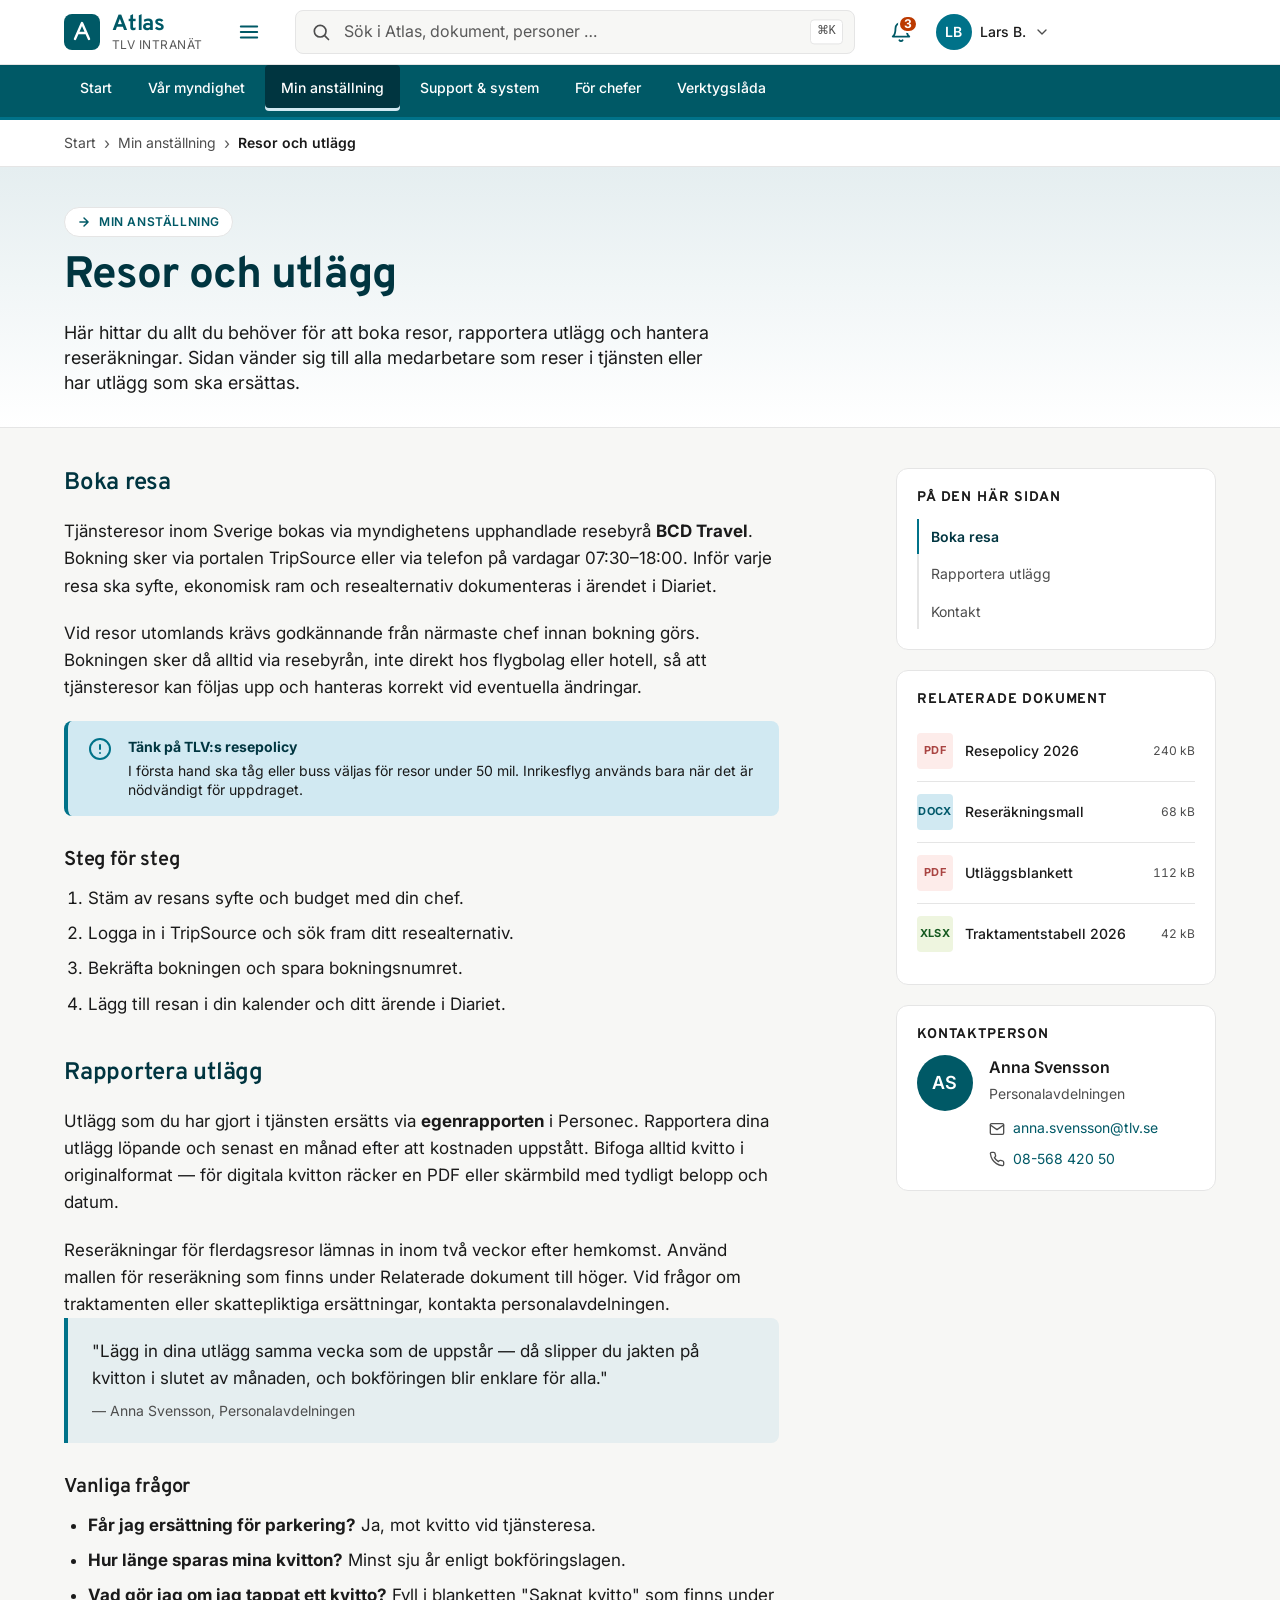
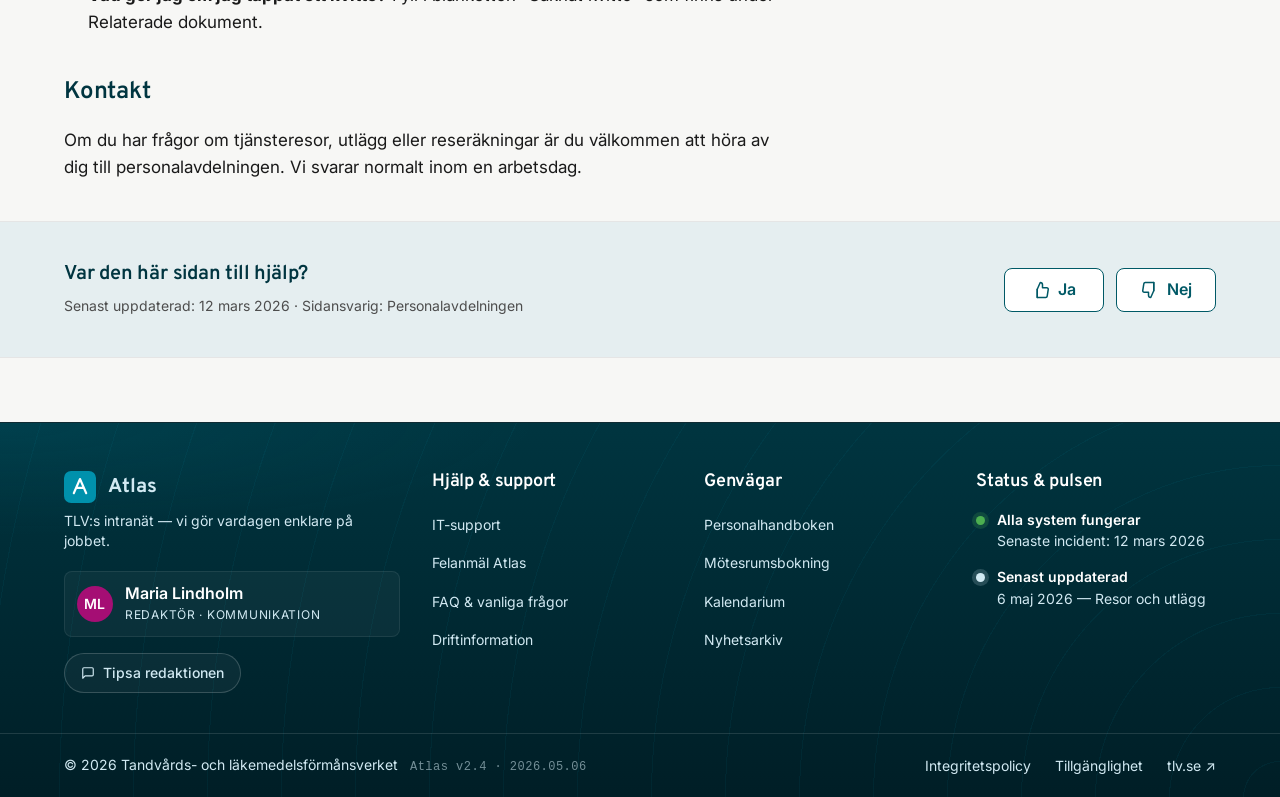
==== commit 56c6e135: "Bygg om sidfoten till en intranät-specifik design Visuellt: - Mjuk petrol-gradient (primary-900 → #0" ====
--- a/undersida.html
+++ b/undersida.html
@@ -351,6 +351,7 @@
     <div class="sitefoot__top">
       <div class="container sitefoot__grid">
 
+        <!-- Kolumn 1 — Atlas-redaktionen -->
         <div class="sitefoot__col">
           <a class="sitefoot__brand" href="index.html">
             <svg viewBox="0 0 36 36" aria-hidden="true" focusable="false">
@@ -359,54 +360,77 @@
             </svg>
             Atlas
           </a>
-          <p>Atlas är TLV:s intranät — ditt arbetsverktyg för nyheter, system, dokument och vardagsinfo.</p>
-          <address class="sitefoot__contact">
-            <strong>Tandvårds- och läkemedelsförmånsverket</strong>
-            Box 22520, 104&nbsp;22 Stockholm<br>
-            Fleminggatan 18, plan 7<br>
-            Växel: <a href="tel:+4685684205">08-568&nbsp;420&nbsp;50</a>
-          </address>
-        </div>
-
-        <nav class="sitefoot__col" aria-label="Snabblänkar">
-          <h2>Snabblänkar</h2>
+          <p class="sitefoot__tagline">TLV:s intranät — vi gör vardagen enklare på jobbet.</p>
+
+          <div class="sitefoot__editor">
+            <span class="avatar avatar--c3" aria-hidden="true">ML</span>
+            <div class="sitefoot__editor-info">
+              <span class="sitefoot__editor-name">Maria Lindholm</span>
+              <span class="sitefoot__editor-role">Redaktör · Kommunikation</span>
+            </div>
+          </div>
+
+          <a class="sitefoot__tip" href="mailto:redaktionen@tlv.se">
+            <svg viewBox="0 0 24 24" fill="none" stroke="currentColor" stroke-width="2"
+                 stroke-linecap="round" stroke-linejoin="round" aria-hidden="true">
+              <path d="M21 15a2 2 0 0 1-2 2H7l-4 4V5a2 2 0 0 1 2-2h14a2 2 0 0 1 2 2z"></path>
+            </svg>
+            Tipsa redaktionen
+          </a>
+        </div>
+
+        <!-- Kolumn 2 — Hjälp & support -->
+        <nav class="sitefoot__col" aria-label="Hjälp och support">
+          <h2>Hjälp &amp; support</h2>
           <ul class="sitefoot__list">
-            <li><a href="#">Nyhetsarkiv</a></li>
-            <li><a href="#">Kalendarium</a></li>
-            <li><a href="#">Telefonlista</a></li>
-            <li><a href="#">Personalhandboken</a></li>
-            <li><a href="#">Lokaler &amp; bokning</a></li>
+            <li><a href="#">IT-support</a></li>
+            <li><a href="#">Felanmäl Atlas</a></li>
+            <li><a href="#">FAQ &amp; vanliga frågor</a></li>
+            <li><a href="#">Driftinformation</a></li>
           </ul>
         </nav>
 
-        <nav class="sitefoot__col" aria-label="System">
-          <h2>System</h2>
+        <!-- Kolumn 3 — Genvägar (unika, ej redundanta) -->
+        <nav class="sitefoot__col" aria-label="Genvägar">
+          <h2>Genvägar</h2>
           <ul class="sitefoot__list">
-            <li><a href="#">Egenrapportering</a></li>
-            <li><a href="#">Tidsregistrering</a></li>
-            <li><a href="#">VBP</a></li>
-            <li><a href="#">Microsoft 365</a></li>
-            <li><a href="#">Proceedo</a></li>
+            <li><a href="#">Personalhandboken</a></li>
+            <li><a href="#">Mötesrumsbokning</a></li>
+            <li><a href="#">Kalendarium</a></li>
+            <li><a href="#">Nyhetsarkiv</a></li>
           </ul>
         </nav>
 
-        <nav class="sitefoot__col" aria-label="Om Atlas">
-          <h2>Om Atlas</h2>
-          <ul class="sitefoot__list">
-            <li><a href="#">Redaktionen</a></li>
-            <li><a href="#">Felanmälan</a></li>
-            <li><a href="#">Tillgänglighetsredogörelse</a></li>
-            <li><a href="#">Cookies</a></li>
-            <li><a href="#">Hjälp &amp; support</a></li>
+        <!-- Kolumn 4 — Status & pulsen -->
+        <div class="sitefoot__col" aria-labelledby="foot-status-h">
+          <h2 id="foot-status-h">Status &amp; pulsen</h2>
+          <ul class="sitefoot__status">
+            <li>
+              <span class="sitefoot__status-dot sitefoot__status-dot--pulse" aria-hidden="true"></span>
+              <span>
+                <strong>Alla system fungerar</strong>
+                Senaste incident: 12 mars 2026
+              </span>
+            </li>
+            <li>
+              <span class="sitefoot__status-dot sitefoot__status-dot--info" aria-hidden="true"></span>
+              <span>
+                <strong>Senast uppdaterad</strong>
+                <time datetime="2026-05-06">6 maj 2026</time> — Resor och utlägg
+              </span>
+            </li>
           </ul>
-        </nav>
+        </div>
 
       </div>
     </div>
 
     <div class="sitefoot__bottom">
       <div class="container sitefoot__bottom-inner">
-        <span>© 2026 Tandvårds- och läkemedelsförmånsverket</span>
+        <div class="sitefoot__copyright">
+          <span>© 2026 Tandvårds- och läkemedelsförmånsverket</span>
+          <span class="sitefoot__build">Atlas v2.4 · 2026.05.06</span>
+        </div>
         <ul class="sitefoot__legal">
           <li><a href="#">Integritetspolicy</a></li>
           <li><a href="#">Tillgänglighet</a></li>
--- a/css/layout.css
+++ b/css/layout.css
@@ -150,9 +150,33 @@
 /* --- Sidfot -------------------------------------------------------------- */
 
 .sitefoot {
-  background-color: var(--color-primary-900);
+  position: relative;
+  background:
+    radial-gradient(ellipse 70% 50% at 0% 0%, rgba(0, 145, 172, 0.12) 0%, transparent 60%),
+    linear-gradient(180deg, var(--color-primary-900) 0%, #001e26 100%);
   color: var(--color-text-light);
   margin-top: var(--space-16);
+  border-top: 1px solid rgba(255, 255, 255, 0.06);
+  overflow: hidden;
+  isolation: isolate;
+}
+
+/* Subtilt cirkelmönster i bottom-right — visuell signatur */
+.sitefoot::before {
+  content: "";
+  position: absolute;
+  inset: 0;
+  z-index: -1;
+  background: repeating-radial-gradient(
+    circle at 100% 100%,
+    transparent 0,
+    transparent 36px,
+    rgba(0, 145, 172, 0.07) 36px,
+    rgba(0, 145, 172, 0.07) 37px,
+    transparent 37px,
+    transparent 74px
+  );
+  pointer-events: none;
 }
 
 .sitefoot a {
@@ -232,7 +256,7 @@
   display: inline-flex;
   align-items: center;
   gap: var(--space-3);
-  margin-bottom: var(--space-4);
+  margin-bottom: var(--space-2);
   color: var(--color-text-light);
   font-family: var(--font-display);
   font-weight: var(--fw-bold);
@@ -248,6 +272,155 @@
 .sitefoot__brand svg {
   width: 32px;
   height: 32px;
+}
+
+.sitefoot__tagline {
+  margin: 0 0 var(--space-5);
+  font-size: var(--fs-small);
+  color: var(--color-primary-100);
+}
+
+/* --- Redaktör-block ------------------------------------------------------ */
+
+.sitefoot__editor {
+  display: flex;
+  align-items: center;
+  gap: var(--space-3);
+  padding: var(--space-3);
+  background: rgba(255, 255, 255, 0.04);
+  border: 1px solid rgba(255, 255, 255, 0.08);
+  border-radius: var(--radius-md);
+  margin-bottom: var(--space-4);
+}
+
+.sitefoot__editor-info {
+  flex: 1;
+  min-width: 0;
+}
+
+.sitefoot__editor-name {
+  display: block;
+  font-size: var(--fs-body);
+  font-weight: var(--fw-semibold);
+  color: var(--color-text-light);
+  margin-bottom: 2px;
+  line-height: 1.2;
+}
+
+.sitefoot__editor-role {
+  display: block;
+  font-size: var(--fs-tiny);
+  color: var(--color-primary-100);
+  text-transform: uppercase;
+  letter-spacing: 0.06em;
+}
+
+.sitefoot__tip {
+  display: inline-flex;
+  align-items: center;
+  gap: var(--space-2);
+  padding: var(--space-2) var(--space-4);
+  border: 1px solid rgba(255, 255, 255, 0.18);
+  border-radius: var(--radius-pill);
+  background: rgba(255, 255, 255, 0.04);
+  color: var(--color-text-light);
+  font-size: var(--fs-small);
+  font-weight: var(--fw-medium);
+  text-decoration: none;
+  transition: background-color var(--transition-fast),
+              border-color var(--transition-fast),
+              transform var(--transition-fast);
+}
+
+.sitefoot__tip:hover {
+  background: rgba(255, 255, 255, 0.10);
+  border-color: rgba(255, 255, 255, 0.32);
+  color: var(--color-text-light);
+  text-decoration: none;
+  transform: translateY(-1px);
+}
+
+.sitefoot__tip svg {
+  width: 14px;
+  height: 14px;
+}
+
+/* --- Status & pulsen ----------------------------------------------------- */
+
+.sitefoot__status {
+  list-style: none;
+  margin: 0;
+  padding: 0;
+  display: flex;
+  flex-direction: column;
+  gap: var(--space-4);
+}
+
+.sitefoot__status li {
+  margin: 0;
+  padding: 0;
+  font-size: var(--fs-small);
+  line-height: var(--lh-snug);
+  display: flex;
+  align-items: flex-start;
+  gap: var(--space-3);
+  color: var(--color-primary-100);
+}
+
+.sitefoot__status li + li {
+  margin-top: 0;
+}
+
+.sitefoot__status li strong {
+  display: block;
+  margin-bottom: 2px;
+  color: var(--color-text-light);
+  font-weight: var(--fw-semibold);
+}
+
+.sitefoot__status-dot {
+  flex-shrink: 0;
+  margin-top: 6px;
+  width: 9px;
+  height: 9px;
+  border-radius: 50%;
+  background-color: #4caf50;
+  box-shadow: 0 0 0 4px rgba(76, 175, 80, 0.20);
+}
+
+.sitefoot__status-dot--info {
+  background-color: var(--color-primary-100);
+  box-shadow: 0 0 0 4px rgba(209, 233, 242, 0.18);
+}
+
+.sitefoot__status-dot--pulse {
+  animation: footPulse 2.6s ease-in-out infinite;
+}
+
+@keyframes footPulse {
+  0%, 100% { box-shadow: 0 0 0 4px rgba(76, 175, 80, 0.20); }
+  50%      { box-shadow: 0 0 0 7px rgba(76, 175, 80, 0.08); }
+}
+
+@media (prefers-reduced-motion: reduce) {
+  .sitefoot__status-dot--pulse { animation: none; }
+}
+
+/* --- Bygg-info i bottenrad ---------------------------------------------- */
+
+.sitefoot__build {
+  font-family: ui-monospace, SFMono-Regular, Menlo, Consolas, monospace;
+  font-size: var(--fs-tiny);
+  color: rgba(209, 233, 242, 0.55);
+  letter-spacing: 0.04em;
+  white-space: nowrap;
+}
+
+.sitefoot__copyright {
+  display: flex;
+  flex-wrap: wrap;
+  gap: var(--space-1) var(--space-3);
+  align-items: baseline;
 }
 
 .sitefoot__bottom {
--- a/css/pages.css
+++ b/css/pages.css
@@ -10,58 +10,97 @@
 /* --- Personlig zon (welcome) --------------------------------------------- */
 
 .welcome {
-  background:
-    radial-gradient(ellipse at top right, rgba(0, 145, 172, 0.08), transparent 60%),
-    linear-gradient(180deg, var(--color-primary-50) 0%, var(--color-bg) 100%);
+  position: relative;
+  isolation: isolate;
+  background-color: var(--color-primary-900);
   border-bottom: 1px solid var(--color-border);
+  overflow: hidden;
+}
+
+/* Bilden — bottenlager */
+.welcome::before {
+  content: "";
+  position: absolute;
+  inset: 0;
+  z-index: -2;
+  background-image: url('../images/nykontorsbild.png');
+  background-size: cover;
+  background-position: center 35%;
+}
+
+/* Lätt jämn mörk overlay för konsekvent ton över hela bilden */
+.welcome::after {
+  content: "";
+  position: absolute;
+  inset: 0;
+  z-index: -1;
+  background: linear-gradient(180deg,
+    rgba(0, 0, 0, 0.32) 0%,
+    rgba(0, 0, 0, 0.22) 60%,
+    rgba(0, 0, 0, 0.42) 100%);
 }
 
 .welcome__inner {
-  padding-block: var(--space-10);
+  padding-block: var(--space-12);
   display: flex;
   flex-direction: column;
   gap: var(--space-8);
-}
-
+  min-height: 480px;
+}
+
+/* "Platta" — frostat glas i mörk petrol bakom intro-texten */
 .welcome__intro {
   max-width: 720px;
+  padding: var(--space-10) var(--space-12);
+  background-color: rgba(0, 53, 64, 0.62);
+  backdrop-filter: blur(8px);
+  -webkit-backdrop-filter: blur(8px);
+  border: 1px solid rgba(255, 255, 255, 0.14);
+  border-radius: var(--radius-lg);
+  box-shadow: 0 12px 32px rgba(0, 0, 0, 0.18);
 }
 
 .welcome__greeting {
-  margin: 0 0 var(--space-3);
+  margin: 0 0 var(--space-5);
   font-size: clamp(1.75rem, 2.4vw + 1rem, 2.5rem);
   line-height: var(--lh-tight);
   font-family: var(--font-display);
   font-weight: var(--fw-bold);
   letter-spacing: -0.02em;
-  color: var(--color-primary-900);
+  color: var(--color-text-light);
 }
 
 .welcome__greeting .welcome__name {
-  color: var(--color-primary-700);
+  color: var(--color-primary-100);
 }
 
 .welcome__date {
   display: inline-flex;
   align-items: center;
   gap: var(--space-2);
-  margin-bottom: var(--space-2);
-  font-size: var(--fs-small);
-  font-weight: var(--fw-medium);
-  color: var(--color-text-muted);
+  margin-bottom: var(--space-4);
+  padding: var(--space-1) var(--space-3);
+  background-color: rgba(255, 255, 255, 0.16);
+  backdrop-filter: blur(4px);
+  -webkit-backdrop-filter: blur(4px);
+  border: 1px solid rgba(255, 255, 255, 0.22);
+  border-radius: var(--radius-pill);
+  font-size: var(--fs-tiny);
+  font-weight: var(--fw-semibold);
+  color: var(--color-text-light);
   text-transform: uppercase;
-  letter-spacing: 0.06em;
+  letter-spacing: 0.08em;
 }
 
 .welcome__date svg {
-  width: 16px;
-  height: 16px;
+  width: 14px;
+  height: 14px;
 }
 
 .welcome__context {
   margin: 0;
   font-size: var(--fs-h4);
-  color: var(--color-text);
+  color: var(--color-text-light);
   line-height: var(--lh-snug);
 }
 
@@ -73,6 +112,7 @@
   flex-wrap: wrap;
   gap: var(--space-2) var(--space-5);
   font-size: var(--fs-body);
+  color: var(--color-text-light);
 }
 
 .welcome__context-list li {
@@ -89,7 +129,7 @@
 .welcome__context-list svg {
   width: 18px;
   height: 18px;
-  color: var(--color-primary-700);
+  color: var(--color-primary-100);
   flex-shrink: 0;
 }
 
@@ -106,6 +146,7 @@
 .welcome__shortcuts li + li { margin-top: 0; }
 
 .shortcut {
+  position: relative;
   display: flex;
   flex-direction: column;
   align-items: flex-start;
@@ -113,21 +154,83 @@
   gap: var(--space-3);
   padding: var(--space-4);
   min-height: 96px;
-  background-color: var(--color-bg);
-  border: 1px solid var(--color-border);
+  background:
+    linear-gradient(135deg, #ffffff 0%, var(--color-primary-50) 100%);
+  border: 1px solid rgba(255, 255, 255, 0.6);
   border-radius: var(--radius-md);
+  box-shadow: 0 6px 18px rgba(0, 0, 0, 0.18);
   text-decoration: none;
   color: var(--color-text);
   font-weight: var(--fw-semibold);
   font-size: var(--fs-small);
+  overflow: hidden;
+  isolation: isolate;
   transition: transform var(--transition-fast),
               border-color var(--transition-fast),
               box-shadow var(--transition-fast);
 }
 
+/* Ambient-grafik — geometriskt mönster i bakgrunden, olika per kort */
+
+/* Kort 1 — Egenrapportering: koncentriska cirklar uppe till höger */
+.shortcut::before {
+  content: "";
+  position: absolute;
+  inset: 0;
+  z-index: -1;
+  pointer-events: none;
+  background: repeating-radial-gradient(
+    circle at 100% 0%,
+    transparent 0,
+    transparent 20px,
+    rgba(0, 89, 102, 0.13) 20px,
+    rgba(0, 89, 102, 0.13) 21px,
+    transparent 21px,
+    transparent 42px
+  );
+}
+
+/* Kort 2 — Tidsregistrering: prickar / dots-mönster */
+.welcome__shortcuts li:nth-child(2) .shortcut::before {
+  background-image:
+    radial-gradient(circle, rgba(0, 89, 102, 0.22) 1.4px, transparent 1.6px);
+  background-size: 14px 14px;
+  background-position: 0 0;
+  mask-image: radial-gradient(ellipse 90% 100% at 0% 0%, black 0%, transparent 75%);
+  -webkit-mask-image: radial-gradient(ellipse 90% 100% at 0% 0%, black 0%, transparent 75%);
+}
+
+/* Kort 3 — VBP: diagonala linjer nedåt höger */
+.welcome__shortcuts li:nth-child(3) .shortcut::before {
+  background: repeating-linear-gradient(
+    45deg,
+    transparent 0,
+    transparent 10px,
+    rgba(0, 89, 102, 0.10) 10px,
+    rgba(0, 89, 102, 0.10) 11px,
+    transparent 11px,
+    transparent 22px
+  );
+  mask-image: radial-gradient(ellipse 90% 100% at 100% 100%, black 0%, transparent 75%);
+  -webkit-mask-image: radial-gradient(ellipse 90% 100% at 100% 100%, black 0%, transparent 75%);
+}
+
+/* Kort 4 — Ledighet: koncentriska cirklar nere till vänster */
+.welcome__shortcuts li:nth-child(4) .shortcut::before {
+  background: repeating-radial-gradient(
+    circle at 0% 100%,
+    transparent 0,
+    transparent 18px,
+    rgba(0, 89, 102, 0.13) 18px,
+    rgba(0, 89, 102, 0.13) 19px,
+    transparent 19px,
+    transparent 38px
+  );
+}
+
 .shortcut:hover {
   border-color: var(--color-primary-700);
-  box-shadow: var(--shadow-md);
+  box-shadow: 0 10px 28px rgba(0, 0, 0, 0.25);
   text-decoration: none;
   color: var(--color-primary-900);
   transform: translateY(-2px);
@@ -140,8 +243,12 @@
   width: 36px;
   height: 36px;
   border-radius: var(--radius-md);
-  background-color: var(--color-primary-50);
+  background:
+    linear-gradient(135deg, var(--color-primary-100) 0%, var(--color-primary-50) 100%);
   color: var(--color-primary-800);
+  box-shadow:
+    inset 0 1px 0 rgba(255, 255, 255, 0.6),
+    0 1px 2px rgba(0, 53, 64, 0.08);
 }
 
 .shortcut__icon svg {
@@ -223,32 +330,21 @@
   width: 100%;
   aspect-ratio: 4 / 3;
   border-radius: var(--radius-md);
-  background:
-    linear-gradient(135deg, var(--color-primary-700) 0%, var(--color-primary-900) 100%);
+  background-color: var(--color-primary-700);
+  background-size: cover;
+  background-position: center;
   position: relative;
   overflow: hidden;
 }
 
-/* Diagonal mönster-overlay som "platshållarbild" */
+/* Subtil mörk vinjett — gör bilden mer "förankrad" mot kortet */
 .news-card__media::after {
   content: "";
   position: absolute;
   inset: 0;
-  background-image: repeating-linear-gradient(
-    45deg,
-    rgba(255, 255, 255, 0.06) 0,
-    rgba(255, 255, 255, 0.06) 2px,
-    transparent 2px,
-    transparent 12px
-  );
-}
-
-.news-card--variant-2 .news-card__media {
-  background: linear-gradient(135deg, #0091ac 0%, #005966 100%);
-}
-
-.news-card--variant-3 .news-card__media {
-  background: linear-gradient(135deg, #167180 0%, #003540 100%);
+  background: linear-gradient(180deg,
+    rgba(0, 0, 0, 0) 60%,
+    rgba(0, 53, 64, 0.18) 100%);
 }
 
 .news-card__body {
@@ -461,14 +557,19 @@
   font-weight: var(--fw-semibold);
 }
 
-/* Snabbåtkomst — 4-kolumns grid med små ikon-rutor */
+/* Snabbåtkomst — vita kort med tinted ikon-puck + soft elevation */
 .quicklinks {
   list-style: none;
   margin: 0;
   padding: 0;
   display: grid;
-  grid-template-columns: repeat(4, 1fr);
-  gap: var(--space-2);
+  grid-template-columns: repeat(4, minmax(0, 1fr));
+  gap: var(--space-3);
+}
+
+.quicklinks li {
+  margin: 0;
+  min-width: 0;
 }
 
 .quicklinks li + li { margin-top: 0; }
@@ -477,36 +578,68 @@
   display: flex;
   flex-direction: column;
   align-items: center;
-  justify-content: center;
-  gap: var(--space-2);
-  padding: var(--space-3) var(--space-2);
-  min-height: 88px;
-  background-color: var(--color-bg-subtle);
-  border: 1px solid transparent;
+  justify-content: flex-start;
+  gap: var(--space-3);
+  width: 100%;
+  height: 116px;
+  padding: var(--space-4) var(--space-2);
+  box-sizing: border-box;
+  background-color: var(--color-bg);
+  border: 1px solid var(--color-border);
   border-radius: var(--radius-md);
   text-align: center;
   text-decoration: none;
   color: var(--color-text);
   font-size: var(--fs-tiny);
-  font-weight: var(--fw-medium);
-  line-height: 1.25;
-  transition: background-color var(--transition-fast),
+  font-weight: var(--fw-semibold);
+  line-height: 1.3;
+  letter-spacing: -0.005em;
+  box-shadow:
+    0 1px 2px rgba(0, 53, 64, 0.04),
+    0 4px 10px rgba(0, 53, 64, 0.03);
+  transition: transform var(--transition-fast),
               border-color var(--transition-fast),
-              transform var(--transition-fast);
+              box-shadow var(--transition-fast);
 }
 
 .quicklinks a:hover {
-  background-color: var(--color-primary-50);
-  border-color: var(--color-primary-700);
+  border-color: var(--color-primary-200, rgba(0, 89, 102, 0.18));
   color: var(--color-primary-900);
   text-decoration: none;
-  transform: translateY(-1px);
-}
-
+  transform: translateY(-2px);
+  box-shadow:
+    0 2px 4px rgba(0, 53, 64, 0.06),
+    0 10px 24px rgba(0, 89, 102, 0.10);
+}
+
+/* Ikon-puck — tinted gradient med inner highlight, känns "lyft" */
 .quicklinks a svg {
   width: 22px;
   height: 22px;
-  color: var(--color-primary-700);
+  padding: 9px;
+  box-sizing: content-box;
+  background:
+    linear-gradient(135deg, var(--color-primary-100) 0%, var(--color-primary-50) 100%);
+  border-radius: 10px;
+  color: var(--color-primary-800);
+  box-shadow:
+    inset 0 1px 0 rgba(255, 255, 255, 0.7),
+    0 1px 2px rgba(0, 53, 64, 0.10);
+  transition: background var(--transition-fast),
+              color var(--transition-fast),
+              box-shadow var(--transition-fast),
+              transform var(--transition-fast);
+}
+
+/* Hover: pucken byter till djup petrol med vit ikon — tydlig CTA */
+.quicklinks a:hover svg {
+  background:
+    linear-gradient(135deg, var(--color-primary-700) 0%, var(--color-primary-800) 100%);
+  color: var(--color-text-light);
+  box-shadow:
+    inset 0 1px 0 rgba(255, 255, 255, 0.18),
+    0 4px 10px rgba(0, 89, 102, 0.30);
+  transform: scale(1.05);
 }
 
 /* Kalender */
@@ -783,7 +916,10 @@
 
 .page-hero__inner {
   padding-block: var(--space-10) var(--space-8);
-  max-width: 820px;
+}
+
+.page-hero h1 {
+  max-width: 720px;
 }
 
 .page-hero__kicker {
--- a/css/responsive.css
+++ b/css/responsive.css
@@ -219,7 +219,7 @@
   /* --- Sidopanel (höger) → blir full bredd när home-grid stackat ----- */
 
   .quicklinks {
-    grid-template-columns: repeat(4, 1fr);
+    grid-template-columns: repeat(4, minmax(0, 1fr));
   }
 
   /* --- Verktygslåda 1 kolumn ----------------------------------------- */
@@ -330,7 +330,7 @@
 
   /* Snabbåtkomst 2-kolumns istället för 4 — undvik mikro-knappar */
   .quicklinks {
-    grid-template-columns: repeat(2, 1fr);
+    grid-template-columns: repeat(2, minmax(0, 1fr));
   }
 
   /* Tab__count kan döljas för plats */
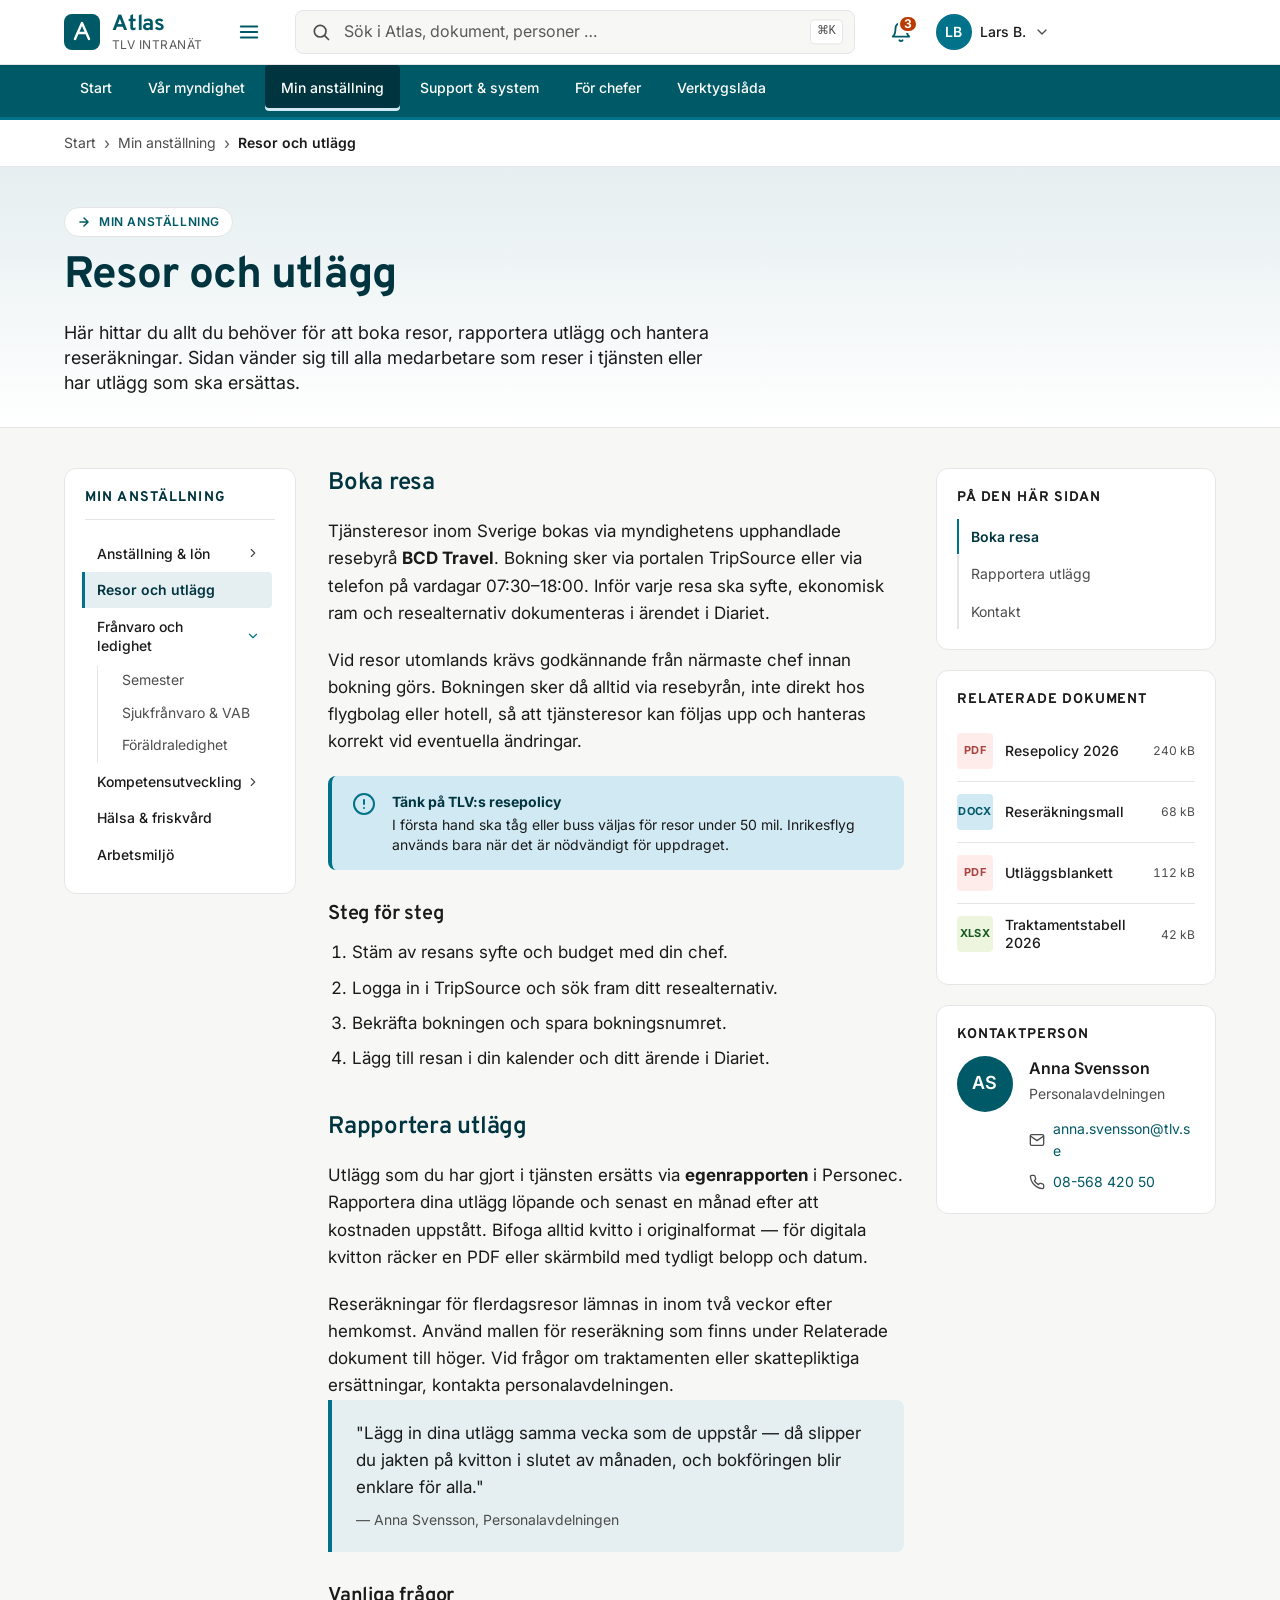
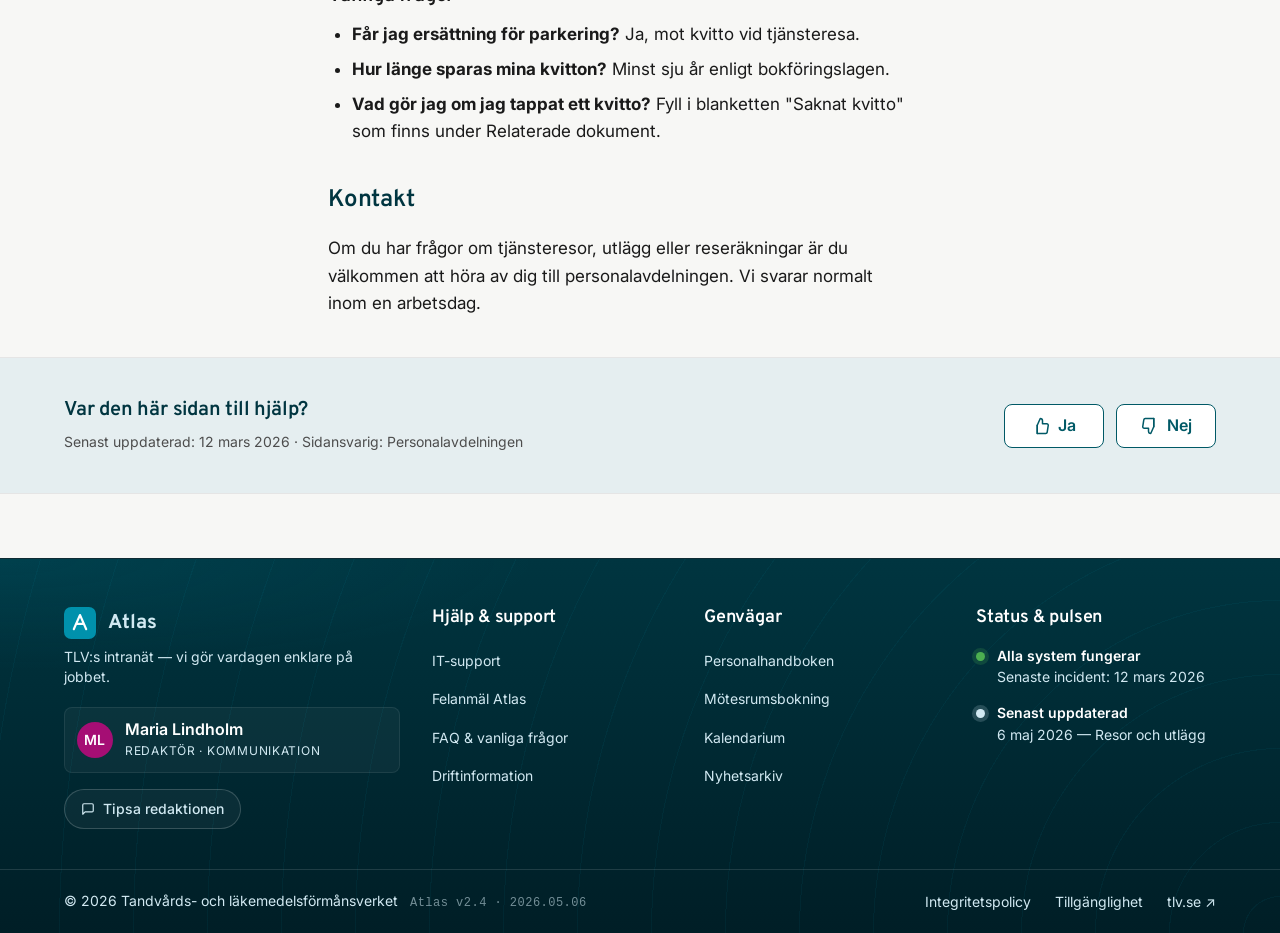
==== commit 8b6fb4be: "Sektionsmeny på undersidan — löser djup hierarki Vänsterkolumn med trädvy som visar aktuell huvudsek" ====
--- a/undersida.html
+++ b/undersida.html
@@ -138,6 +138,92 @@
     <!-- ----- Innehåll + sidopanel ------------------------------------- -->
     <div class="page-main">
       <div class="container page-grid">
+
+        <!-- Sektionsmeny — visar Min anställning-hierarkin -->
+        <nav class="section-nav" aria-label="Min anställning – sektionsmeny">
+          <button class="section-nav__mobile-toggle" type="button"
+                  aria-expanded="false" aria-controls="section-nav-body">
+            <svg viewBox="0 0 24 24" fill="none" stroke="currentColor" stroke-width="2"
+                 stroke-linecap="round" stroke-linejoin="round" aria-hidden="true">
+              <line x1="3" y1="6" x2="21" y2="6"></line>
+              <line x1="3" y1="12" x2="21" y2="12"></line>
+              <line x1="3" y1="18" x2="21" y2="18"></line>
+            </svg>
+            <span>Min anställning</span>
+            <svg class="section-nav__mobile-chevron" viewBox="0 0 24 24" fill="none"
+                 stroke="currentColor" stroke-width="2" stroke-linecap="round"
+                 stroke-linejoin="round" aria-hidden="true">
+              <polyline points="6 9 12 15 18 9"></polyline>
+            </svg>
+          </button>
+
+          <div class="section-nav__body" id="section-nav-body">
+            <h2 class="section-nav__title">
+              <a href="#">Min anställning</a>
+            </h2>
+            <ul class="section-nav__tree">
+              <li>
+                <button class="section-nav__toggle" type="button"
+                        aria-expanded="false" aria-controls="sub-anstallning">
+                  <span class="section-nav__label">Anställning &amp; lön</span>
+                  <svg class="section-nav__chevron" viewBox="0 0 24 24" fill="none"
+                       stroke="currentColor" stroke-width="2" stroke-linecap="round"
+                       stroke-linejoin="round" aria-hidden="true">
+                    <polyline points="9 18 15 12 9 6"></polyline>
+                  </svg>
+                </button>
+                <ul id="sub-anstallning" class="section-nav__sub" hidden>
+                  <li><a class="section-nav__link" href="#">Lönerevision</a></li>
+                  <li><a class="section-nav__link" href="#">Pension &amp; försäkring</a></li>
+                  <li><a class="section-nav__link" href="#">Skatt och deklaration</a></li>
+                </ul>
+              </li>
+              <li>
+                <a class="section-nav__link section-nav__link--current"
+                   href="undersida.html" aria-current="page">
+                  Resor och utlägg
+                </a>
+              </li>
+              <li>
+                <button class="section-nav__toggle" type="button"
+                        aria-expanded="true" aria-controls="sub-franvaro">
+                  <span class="section-nav__label">Frånvaro och ledighet</span>
+                  <svg class="section-nav__chevron" viewBox="0 0 24 24" fill="none"
+                       stroke="currentColor" stroke-width="2" stroke-linecap="round"
+                       stroke-linejoin="round" aria-hidden="true">
+                    <polyline points="9 18 15 12 9 6"></polyline>
+                  </svg>
+                </button>
+                <ul id="sub-franvaro" class="section-nav__sub">
+                  <li><a class="section-nav__link" href="#">Semester</a></li>
+                  <li><a class="section-nav__link" href="#">Sjukfrånvaro &amp; VAB</a></li>
+                  <li><a class="section-nav__link" href="#">Föräldraledighet</a></li>
+                </ul>
+              </li>
+              <li>
+                <button class="section-nav__toggle" type="button"
+                        aria-expanded="false" aria-controls="sub-komp">
+                  <span class="section-nav__label">Kompetensutveckling</span>
+                  <svg class="section-nav__chevron" viewBox="0 0 24 24" fill="none"
+                       stroke="currentColor" stroke-width="2" stroke-linecap="round"
+                       stroke-linejoin="round" aria-hidden="true">
+                    <polyline points="9 18 15 12 9 6"></polyline>
+                  </svg>
+                </button>
+                <ul id="sub-komp" class="section-nav__sub" hidden>
+                  <li><a class="section-nav__link" href="#">Kompetensportalen</a></li>
+                  <li><a class="section-nav__link" href="#">Internutbildningar</a></li>
+                </ul>
+              </li>
+              <li>
+                <a class="section-nav__link" href="#">Hälsa &amp; friskvård</a>
+              </li>
+              <li>
+                <a class="section-nav__link" href="#">Arbetsmiljö</a>
+              </li>
+            </ul>
+          </div>
+        </nav>
 
         <article class="page-content">
 
--- a/css/pages.css
+++ b/css/pages.css
@@ -584,62 +584,65 @@
   height: 116px;
   padding: var(--space-4) var(--space-2);
   box-sizing: border-box;
-  background-color: var(--color-bg);
-  border: 1px solid var(--color-border);
+  background:
+    linear-gradient(135deg, var(--color-primary-100) 0%, var(--color-primary-50) 100%);
+  border: 1px solid rgba(0, 89, 102, 0.10);
   border-radius: var(--radius-md);
   text-align: center;
   text-decoration: none;
-  color: var(--color-text);
+  color: var(--color-primary-900);
   font-size: var(--fs-tiny);
   font-weight: var(--fw-semibold);
   line-height: 1.3;
   letter-spacing: -0.005em;
   box-shadow:
-    0 1px 2px rgba(0, 53, 64, 0.04),
-    0 4px 10px rgba(0, 53, 64, 0.03);
+    0 1px 2px rgba(0, 53, 64, 0.05),
+    0 4px 12px rgba(0, 89, 102, 0.04);
   transition: transform var(--transition-fast),
               border-color var(--transition-fast),
-              box-shadow var(--transition-fast);
+              box-shadow var(--transition-fast),
+              background var(--transition-fast);
 }
 
 .quicklinks a:hover {
-  border-color: var(--color-primary-200, rgba(0, 89, 102, 0.18));
+  background:
+    linear-gradient(135deg, #c2dde4 0%, var(--color-primary-100) 100%);
+  border-color: var(--color-primary-700);
   color: var(--color-primary-900);
   text-decoration: none;
   transform: translateY(-2px);
   box-shadow:
-    0 2px 4px rgba(0, 53, 64, 0.06),
-    0 10px 24px rgba(0, 89, 102, 0.10);
-}
-
-/* Ikon-puck — tinted gradient med inner highlight, känns "lyft" */
+    0 2px 4px rgba(0, 53, 64, 0.08),
+    0 12px 28px rgba(0, 89, 102, 0.16);
+}
+
+/* Ikon-puck — djup petrol-gradient som kontrasterar tinted bg */
 .quicklinks a svg {
   width: 22px;
   height: 22px;
   padding: 9px;
   box-sizing: content-box;
   background:
-    linear-gradient(135deg, var(--color-primary-100) 0%, var(--color-primary-50) 100%);
+    linear-gradient(135deg, var(--color-primary-700) 0%, var(--color-primary-800) 100%);
   border-radius: 10px;
-  color: var(--color-primary-800);
+  color: var(--color-text-light);
   box-shadow:
-    inset 0 1px 0 rgba(255, 255, 255, 0.7),
-    0 1px 2px rgba(0, 53, 64, 0.10);
+    inset 0 1px 0 rgba(255, 255, 255, 0.18),
+    0 2px 4px rgba(0, 53, 64, 0.20);
   transition: background var(--transition-fast),
               color var(--transition-fast),
               box-shadow var(--transition-fast),
               transform var(--transition-fast);
 }
 
-/* Hover: pucken byter till djup petrol med vit ikon — tydlig CTA */
+/* Hover: pucken får mer pop — djupare ton + lyft */
 .quicklinks a:hover svg {
   background:
-    linear-gradient(135deg, var(--color-primary-700) 0%, var(--color-primary-800) 100%);
-  color: var(--color-text-light);
+    linear-gradient(135deg, var(--color-primary-600) 0%, var(--color-primary-700) 100%);
   box-shadow:
-    inset 0 1px 0 rgba(255, 255, 255, 0.18),
-    0 4px 10px rgba(0, 89, 102, 0.30);
-  transform: scale(1.05);
+    inset 0 1px 0 rgba(255, 255, 255, 0.24),
+    0 4px 12px rgba(0, 89, 102, 0.36);
+  transform: scale(1.06);
 }
 
 /* Kalender */
@@ -966,9 +969,160 @@
 
 .page-grid {
   display: grid;
-  grid-template-columns: minmax(0, 1fr) 320px;
-  gap: var(--space-10);
+  grid-template-columns: 232px minmax(0, 1fr) 280px;
+  gap: var(--space-8);
   align-items: start;
+}
+
+/* --- Sektionsmeny (undersida vänster) ----------------------------------- */
+
+.section-nav {
+  position: sticky;
+  top: calc(var(--topbar-height) + var(--mainnav-height) + var(--space-4));
+  align-self: start;
+  max-height: calc(100vh - var(--topbar-height) - var(--mainnav-height) - var(--space-4));
+  background-color: var(--color-bg-card);
+  border: 1px solid var(--color-border);
+  border-radius: var(--radius-lg);
+  padding: var(--space-5);
+  overflow-y: auto;
+  scrollbar-width: thin;
+}
+
+.section-nav__mobile-toggle {
+  display: none; /* visas bara på mobil via responsive.css */
+}
+
+.section-nav__body {
+  display: block;
+}
+
+.section-nav__title {
+  margin: 0 0 var(--space-4);
+  padding-bottom: var(--space-3);
+  font-size: var(--fs-small);
+  font-weight: var(--fw-bold);
+  color: var(--color-text);
+  text-transform: uppercase;
+  letter-spacing: 0.08em;
+  border-bottom: 1px solid var(--color-border);
+}
+
+.section-nav__title a {
+  color: var(--color-primary-900);
+  text-decoration: none;
+}
+
+.section-nav__title a:hover {
+  color: var(--color-primary-700);
+}
+
+.section-nav__tree,
+.section-nav__sub {
+  list-style: none;
+  margin: 0;
+  padding: 0;
+}
+
+.section-nav__tree > li,
+.section-nav__sub > li {
+  margin: 0;
+}
+
+.section-nav__tree > li + li,
+.section-nav__sub > li + li {
+  margin-top: 1px;
+}
+
+/* Toppnivå-länkar och knappar */
+.section-nav__link,
+.section-nav__toggle {
+  display: flex;
+  align-items: center;
+  justify-content: space-between;
+  gap: var(--space-2);
+  width: 100%;
+  padding: var(--space-2) var(--space-3);
+  background: none;
+  border: none;
+  border-left: 3px solid transparent;
+  border-radius: 0 var(--radius-sm) var(--radius-sm) 0;
+  margin-left: -3px;
+  color: var(--color-text);
+  text-decoration: none;
+  font-family: inherit;
+  font-size: var(--fs-small);
+  font-weight: var(--fw-medium);
+  line-height: 1.4;
+  text-align: left;
+  cursor: pointer;
+  transition: background-color var(--transition-fast),
+              color var(--transition-fast),
+              border-color var(--transition-fast);
+}
+
+.section-nav__link:hover,
+.section-nav__toggle:hover {
+  background-color: var(--color-primary-50);
+  color: var(--color-primary-900);
+  text-decoration: none;
+}
+
+/* Aktuell sida — tydlig markör */
+.section-nav__link--current,
+.section-nav__link[aria-current="page"] {
+  background-color: var(--color-primary-50);
+  border-left-color: var(--color-primary-700);
+  color: var(--color-primary-900);
+  font-weight: var(--fw-semibold);
+}
+
+.section-nav__label {
+  flex: 1;
+  min-width: 0;
+}
+
+.section-nav__chevron {
+  width: 14px;
+  height: 14px;
+  color: var(--color-text-muted);
+  transition: transform var(--transition-fast);
+  flex-shrink: 0;
+}
+
+.section-nav__toggle[aria-expanded="true"] .section-nav__chevron {
+  transform: rotate(90deg);
+  color: var(--color-primary-700);
+}
+
+/* Subträd — indenterat med en tunn guideline */
+.section-nav__sub {
+  margin: 2px 0 var(--space-2);
+  padding-left: var(--space-4);
+  border-left: 1px solid var(--color-border);
+  margin-left: var(--space-3);
+}
+
+.section-nav__sub .section-nav__link {
+  padding-block: var(--space-1) var(--space-2);
+  padding-left: var(--space-2);
+  margin-left: 0;
+  border-left: none;
+  border-radius: var(--radius-sm);
+  font-size: var(--fs-small);
+  color: var(--color-text-muted);
+  font-weight: var(--fw-regular);
+}
+
+.section-nav__sub .section-nav__link:hover {
+  background-color: var(--color-primary-50);
+  color: var(--color-primary-800);
+}
+
+.section-nav__sub .section-nav__link[aria-current="page"] {
+  color: var(--color-primary-900);
+  font-weight: var(--fw-semibold);
+  background-color: var(--color-primary-50);
 }
 
 /* --- Innehåll ------------------------------------------------------------ */
--- a/css/responsive.css
+++ b/css/responsive.css
@@ -34,15 +34,77 @@
     gap: var(--space-6) var(--space-8);
   }
 
-  /* Undersida — stack content + sidopanel, släpp sticky */
+  /* Undersida — stack section-nav + content + sidopanel, släpp sticky */
   .page-grid {
     grid-template-columns: 1fr;
-    gap: var(--space-8);
+    gap: var(--space-6);
   }
   .page-aside {
     position: static;
     max-height: none;
     overflow: visible;
+  }
+
+  /* Section-nav blir kollapsbar drawer i toppen */
+  .section-nav {
+    position: static;
+    max-height: none;
+    overflow: visible;
+    padding: 0;
+    border: 1px solid var(--color-border);
+    border-radius: var(--radius-md);
+    overflow: hidden;
+  }
+
+  .section-nav__mobile-toggle {
+    display: flex;
+    align-items: center;
+    gap: var(--space-3);
+    width: 100%;
+    padding: var(--space-3) var(--space-4);
+    background: var(--color-primary-50);
+    border: none;
+    color: var(--color-primary-900);
+    font-family: inherit;
+    font-size: var(--fs-body);
+    font-weight: var(--fw-semibold);
+    cursor: pointer;
+    text-align: left;
+    min-height: 48px;
+    transition: background-color var(--transition-fast);
+  }
+
+  .section-nav__mobile-toggle:hover {
+    background: var(--color-primary-100);
+  }
+
+  .section-nav__mobile-toggle > span {
+    flex: 1;
+  }
+
+  .section-nav__mobile-toggle svg {
+    width: 18px;
+    height: 18px;
+    flex-shrink: 0;
+    color: var(--color-primary-700);
+  }
+
+  .section-nav__mobile-chevron {
+    transition: transform var(--transition-fast);
+  }
+
+  .section-nav__mobile-toggle[aria-expanded="true"] .section-nav__mobile-chevron {
+    transform: rotate(180deg);
+  }
+
+  .section-nav__body {
+    padding: var(--space-4);
+    border-top: 1px solid var(--color-border);
+  }
+
+  /* Collapsed default på ≤1024 */
+  .section-nav__mobile-toggle[aria-expanded="false"] + .section-nav__body {
+    display: none;
   }
 
   /* TOC + meta sida vid sida när sidopanel ligger under brödtext */
